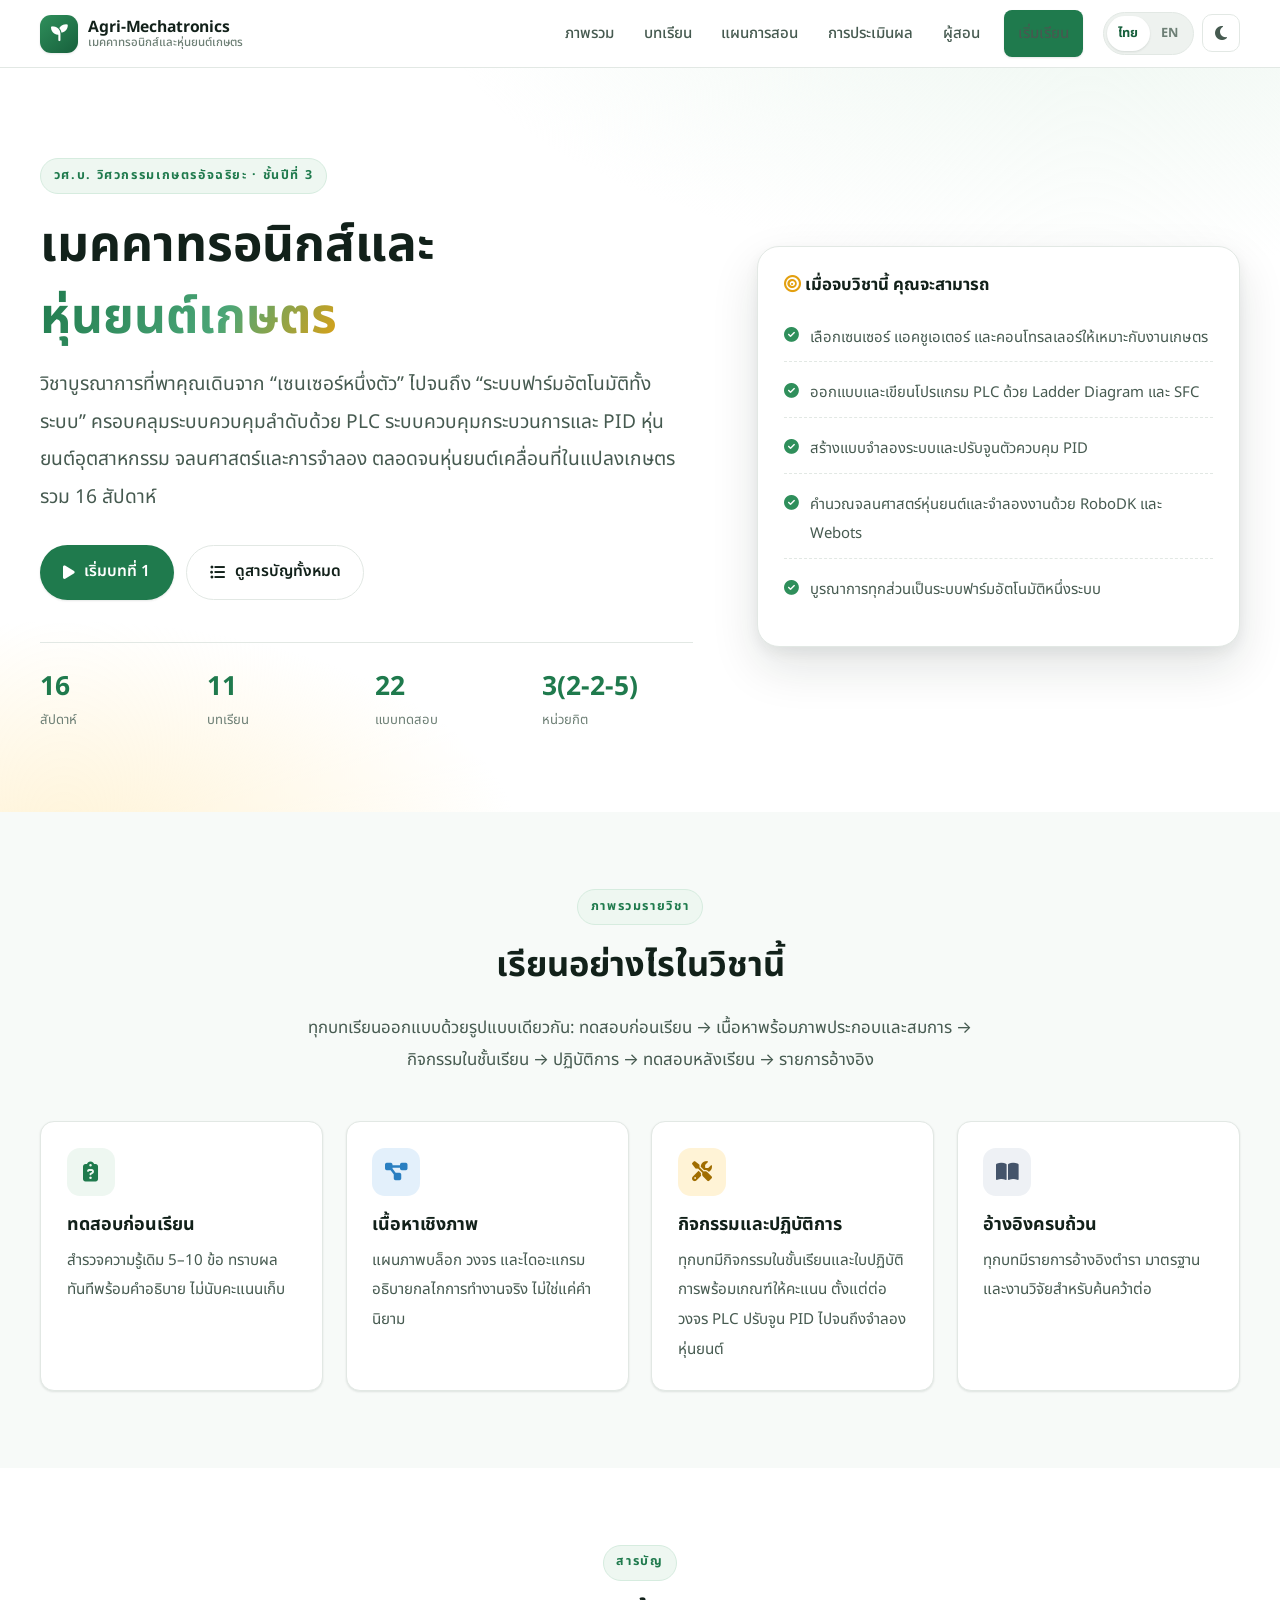
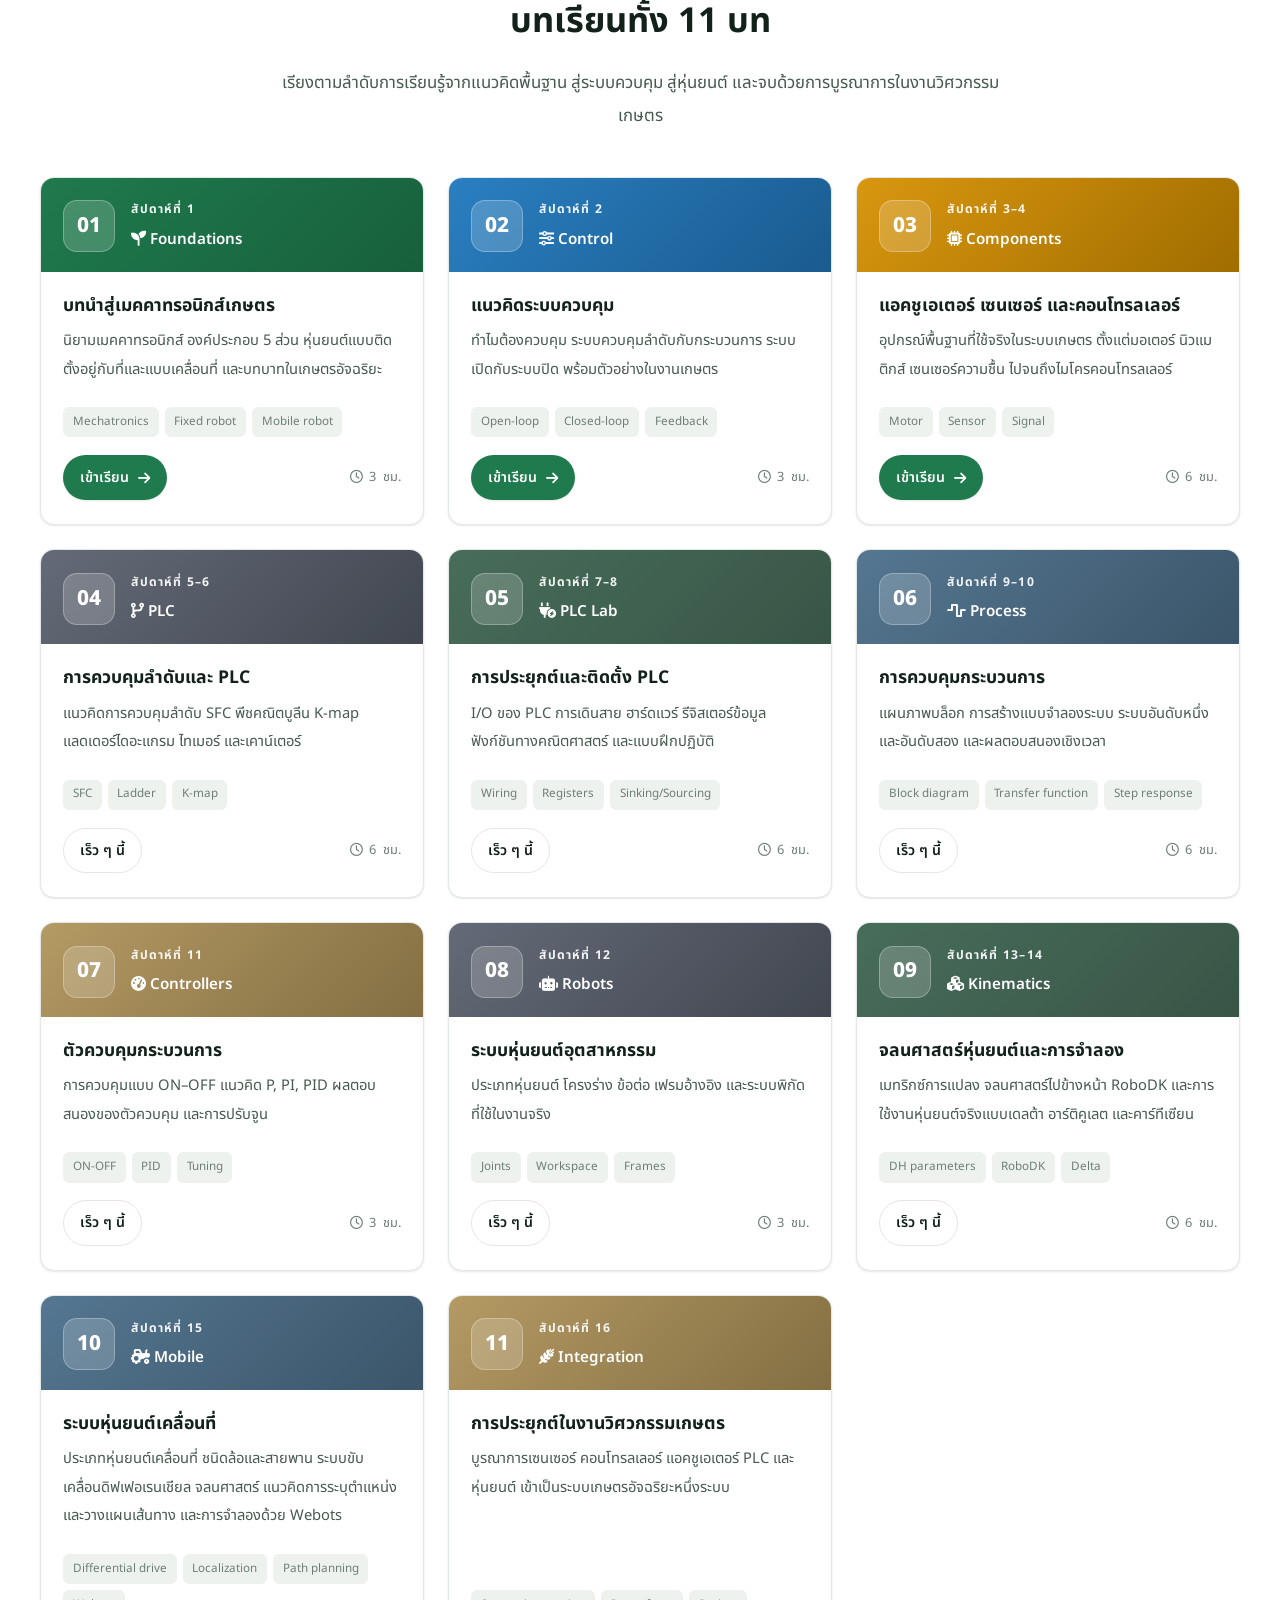
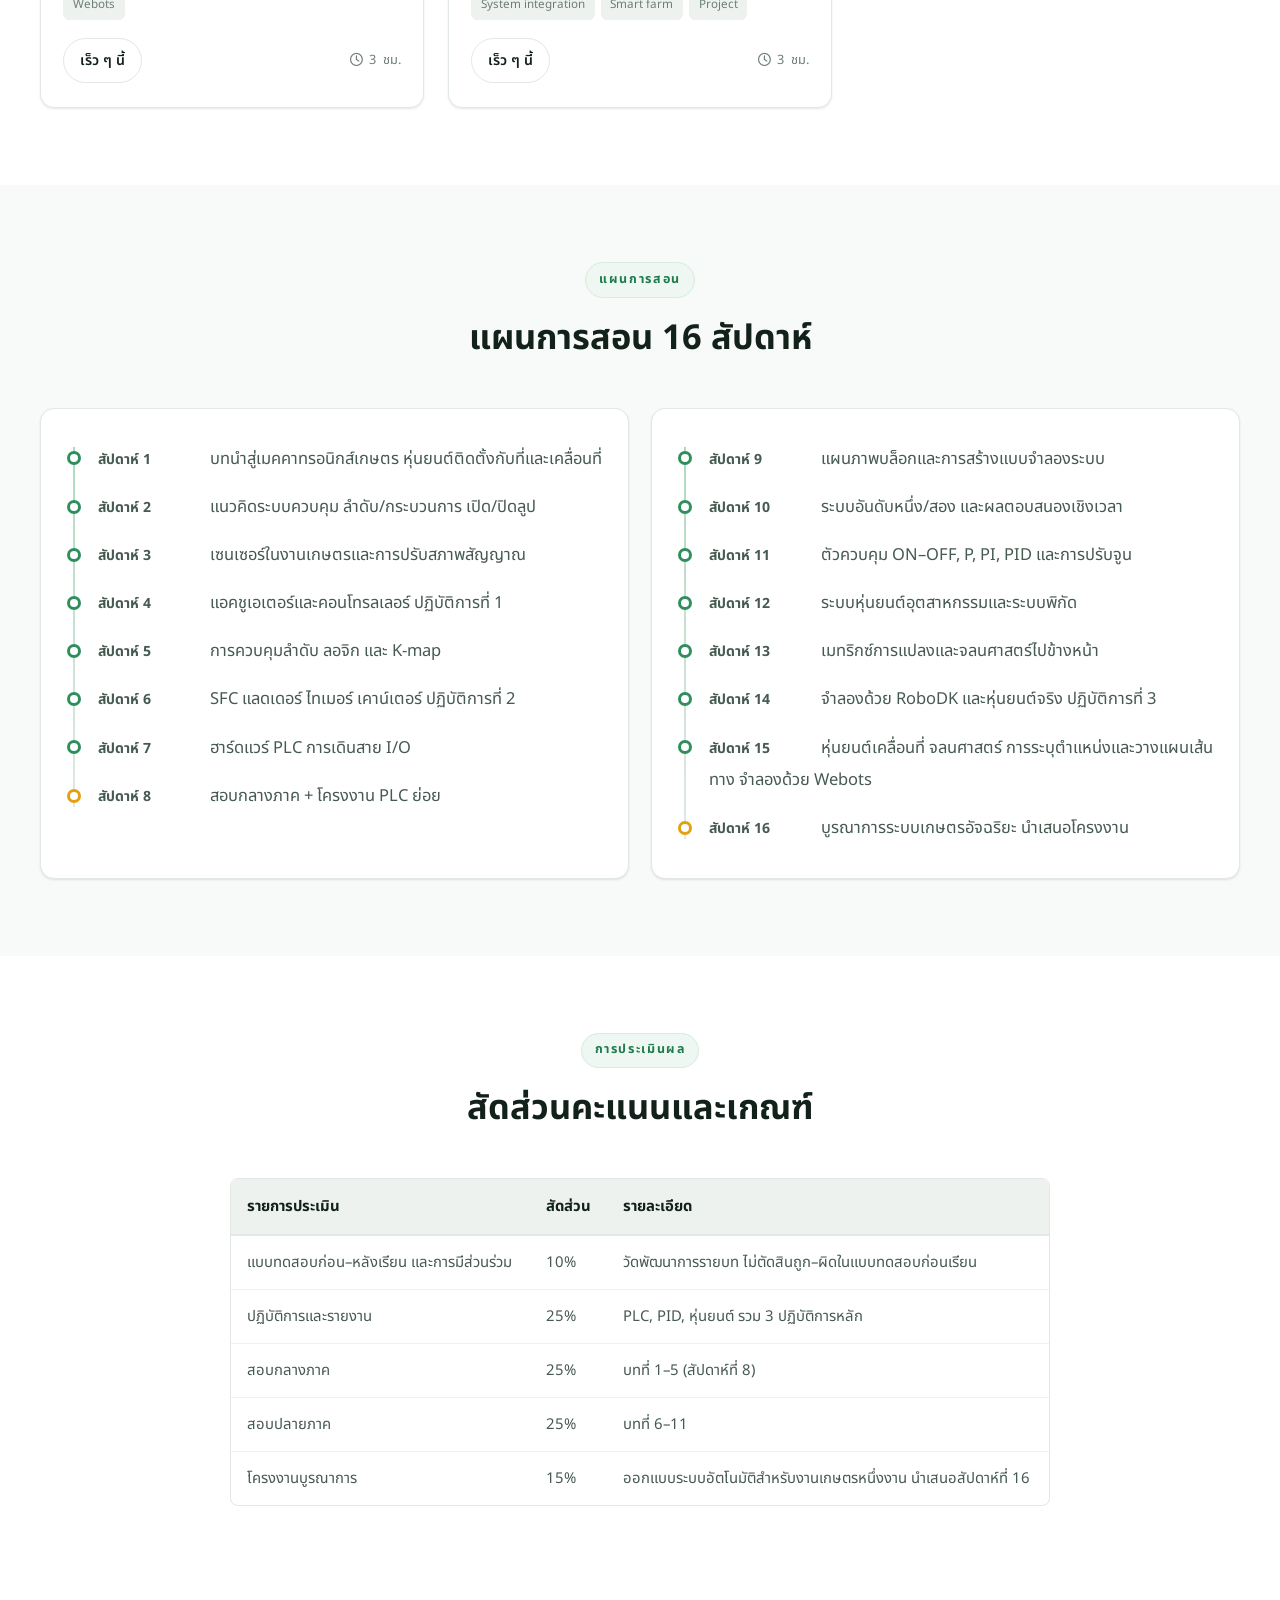
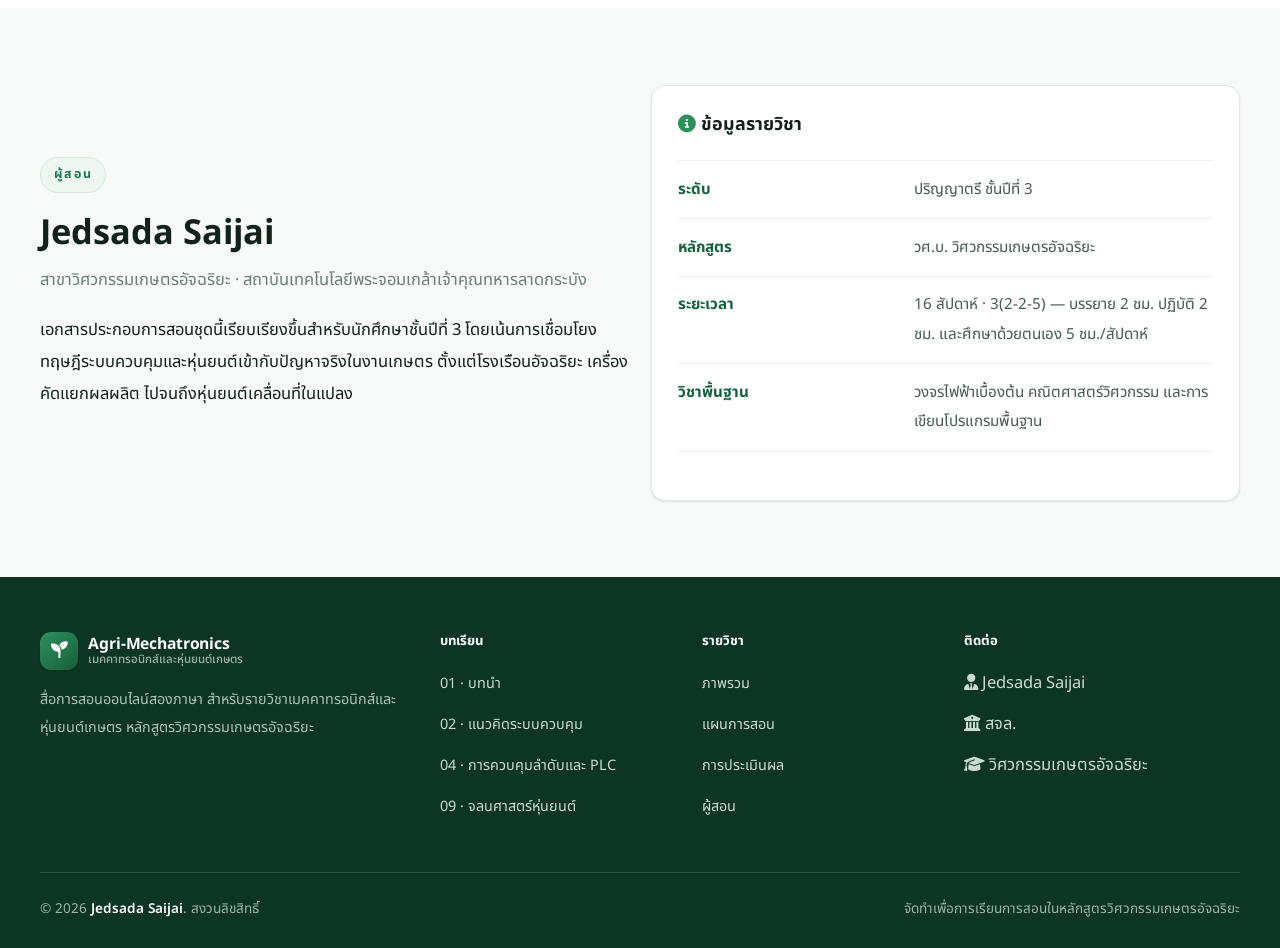
==== index.html @ 2accedd5 "Add bilingual courseware site with chapters 1-3 A 16-week Agricultural Mechatronics & Robotics cours" ====
<!DOCTYPE html>
<html lang="th" data-lang="th" data-theme="light">
<head>
<meta charset="UTF-8">
<meta name="viewport" content="width=device-width, initial-scale=1">
<title data-title-th="เมคคาทรอนิกส์และหุ่นยนต์เกษตร | หลักสูตร 16 สัปดาห์" data-title-en="Agricultural Mechatronics &amp; Robotics | 16-Week Course">Agricultural Mechatronics &amp; Robotics</title>
<meta name="description" content="Agricultural Mechatronics and Robotics — a 16-week course for 3rd-year B.Eng. students in Agri-Intelligence Engineering. เมคคาทรอนิกส์และหุ่นยนต์เกษตร สำหรับนักศึกษาวิศวกรรมเกษตรอัจฉริยะ">
<meta name="author" content="Jedsada Saijai">
<link rel="preconnect" href="https://fonts.googleapis.com">
<link rel="preconnect" href="https://fonts.gstatic.com" crossorigin>
<link href="https://fonts.googleapis.com/css2?family=Inter:wght@400;500;600;700;800&family=Noto+Sans+Thai:wght@400;500;600;700;800&family=JetBrains+Mono:wght@400;600&display=swap" rel="stylesheet">
<link rel="stylesheet" href="https://cdnjs.cloudflare.com/ajax/libs/font-awesome/6.5.2/css/all.min.css">
<link rel="stylesheet" href="css/style.css">
<link rel="icon" href="data:image/svg+xml,<svg xmlns='http://www.w3.org/2000/svg' viewBox='0 0 100 100'><text y='.9em' font-size='90'>🌱</text></svg>">
<script>
  (function () {
    try {
      var l = localStorage.getItem('amr-lang') || 'th';
      var t = localStorage.getItem('amr-theme') || 'light';
      document.documentElement.setAttribute('data-lang', l);
      document.documentElement.setAttribute('lang', l);
      document.documentElement.setAttribute('data-theme', t);
    } catch (e) {}
  })();
</script>
</head>
<body>
<a class="skip-link" href="#main"><span data-lang-th>ข้ามไปยังเนื้อหาหลัก</span><span data-lang-en>Skip to main content</span></a>

<!-- ===================================================== Navigation ====== -->
<header class="nav">
  <div class="nav__inner">
    <a class="brand" href="index.html">
      <span class="brand__mark"><i class="fa-solid fa-seedling"></i></span>
      <span class="brand__text">
        <b>Agri&#8209;Mechatronics</b>
        <span data-lang-th>เมคคาทรอนิกส์และหุ่นยนต์เกษตร</span>
        <span data-lang-en>Mechatronics &amp; Robotics</span>
      </span>
    </a>

    <nav class="nav__links" id="navLinks">
      <a href="#overview"><span data-lang-th>ภาพรวม</span><span data-lang-en>Overview</span></a>
      <a href="#chapters"><span data-lang-th>บทเรียน</span><span data-lang-en>Chapters</span></a>
      <a href="#plan"><span data-lang-th>แผนการสอน</span><span data-lang-en>Weekly plan</span></a>
      <a href="#assessment"><span data-lang-th>การประเมินผล</span><span data-lang-en>Assessment</span></a>
      <a href="#instructor"><span data-lang-th>ผู้สอน</span><span data-lang-en>Instructor</span></a>
      <a href="chapters/ch01.html" class="btn btn--primary btn--sm" style="margin-left:.5rem">
        <span data-lang-th>เริ่มเรียน</span><span data-lang-en>Start learning</span>
      </a>
    </nav>

    <div class="nav__tools">
      <div class="lang-switch" role="group" aria-label="Language">
        <button type="button" data-set-lang="th" aria-pressed="true">ไทย</button>
        <button type="button" data-set-lang="en" aria-pressed="false">EN</button>
      </div>
      <button class="icon-btn" type="button" data-toggle-theme aria-label="Toggle dark mode"><i class="fa-solid fa-moon"></i></button>
      <button class="icon-btn nav__toggle" type="button" aria-label="Menu" aria-expanded="false" aria-controls="navLinks"><i class="fa-solid fa-bars"></i></button>
    </div>
  </div>
</header>

<main id="main">

<!-- =========================================================== Hero ====== -->
<section class="hero">
  <div class="wrap hero__grid">
    <div>
      <span class="eyebrow">
        <span data-lang-th>วศ.บ. วิศวกรรมเกษตรอัจฉริยะ &middot; ชั้นปีที่ 3</span>
        <span data-lang-en>B.Eng. Agri-Intelligence Engineering &middot; Year 3</span>
      </span>
      <h1>
        <span data-lang-th>เมคคาทรอนิกส์และ<br><span class="accent">หุ่นยนต์เกษตร</span></span>
        <span data-lang-en>Agricultural<br><span class="accent">Mechatronics &amp; Robotics</span></span>
      </h1>
      <p class="hero__lead">
        <span data-lang-th>วิชาบูรณาการที่พาคุณเดินจาก “เซนเซอร์หนึ่งตัว” ไปจนถึง “ระบบฟาร์มอัตโนมัติทั้งระบบ” ครอบคลุมระบบควบคุมลำดับด้วย PLC ระบบควบคุมกระบวนการและ PID หุ่นยนต์อุตสาหกรรม จลนศาสตร์และการจำลอง ตลอดจนหุ่นยนต์เคลื่อนที่ในแปลงเกษตร รวม 16 สัปดาห์</span>
        <span data-lang-en>An integrative course that takes you from a single sensor to a fully automated farm system: sequence control with PLCs, process control and PID, industrial robots, kinematics and simulation, and field-going mobile robots — across 16 weeks.</span>
      </p>

      <div class="hero__cta">
        <a class="btn btn--primary" href="chapters/ch01.html">
          <i class="fa-solid fa-play"></i>
          <span data-lang-th>เริ่มบทที่ 1</span><span data-lang-en>Start Chapter 1</span>
        </a>
        <a class="btn btn--ghost" href="#chapters">
          <i class="fa-solid fa-list-ul"></i>
          <span data-lang-th>ดูสารบัญทั้งหมด</span><span data-lang-en>Browse all chapters</span>
        </a>
      </div>

      <div class="hero__stats">
        <div><b>16</b><span data-lang-th>สัปดาห์</span><span data-lang-en>Weeks</span></div>
        <div><b>11</b><span data-lang-th>บทเรียน</span><span data-lang-en>Chapters</span></div>
        <div><b>22</b><span data-lang-th>แบบทดสอบ</span><span data-lang-en>Quizzes</span></div>
        <div><b>3(2-2-5)</b><span data-lang-th>หน่วยกิต</span><span data-lang-en>Credits</span></div>
      </div>
    </div>

    <aside class="hero__card">
      <h3>
        <i class="fa-solid fa-bullseye" style="color:var(--gold-500)"></i>
        <span data-lang-th>เมื่อจบวิชานี้ คุณจะสามารถ</span>
        <span data-lang-en>By the end of this course you can</span>
      </h3>
      <ul>
        <li><i class="fa-solid fa-circle-check"></i><span data-lang-th>เลือกเซนเซอร์ แอคชูเอเตอร์ และคอนโทรลเลอร์ให้เหมาะกับงานเกษตร</span><span data-lang-en>Select sensors, actuators and controllers for agricultural tasks</span></li>
        <li><i class="fa-solid fa-circle-check"></i><span data-lang-th>ออกแบบและเขียนโปรแกรม PLC ด้วย Ladder Diagram และ SFC</span><span data-lang-en>Design and program PLCs with ladder diagrams and SFC</span></li>
        <li><i class="fa-solid fa-circle-check"></i><span data-lang-th>สร้างแบบจำลองระบบและปรับจูนตัวควบคุม PID</span><span data-lang-en>Model a plant and tune a PID controller</span></li>
        <li><i class="fa-solid fa-circle-check"></i><span data-lang-th>คำนวณจลนศาสตร์หุ่นยนต์และจำลองงานด้วย RoboDK และ Webots</span><span data-lang-en>Compute robot kinematics and simulate tasks in RoboDK and Webots</span></li>
        <li><i class="fa-solid fa-circle-check"></i><span data-lang-th>บูรณาการทุกส่วนเป็นระบบฟาร์มอัตโนมัติหนึ่งระบบ</span><span data-lang-en>Integrate everything into one automated farm system</span></li>
      </ul>
    </aside>
  </div>
</section>

<!-- ======================================================= Overview ====== -->
<section class="section section--alt" id="overview">
  <div class="wrap">
    <div class="section-head">
      <span class="eyebrow"><span data-lang-th>ภาพรวมรายวิชา</span><span data-lang-en>Course overview</span></span>
      <h2><span data-lang-th>เรียนอย่างไรในวิชานี้</span><span data-lang-en>How this course works</span></h2>
      <p>
        <span data-lang-th>ทุกบทเรียนออกแบบด้วยรูปแบบเดียวกัน: ทดสอบก่อนเรียน → เนื้อหาพร้อมภาพประกอบและสมการ → กิจกรรมในชั้นเรียน → ปฏิบัติการ → ทดสอบหลังเรียน → รายการอ้างอิง</span>
        <span data-lang-en>Every chapter follows the same rhythm: pre-test → illustrated content and equations → in-class activity → laboratory → post-test → reference list.</span>
      </p>
    </div>

    <div class="grid grid--4">
      <article class="card card--hover reveal">
        <div class="card__icon"><i class="fa-solid fa-clipboard-question"></i></div>
        <h3><span data-lang-th>ทดสอบก่อนเรียน</span><span data-lang-en>Pre-test</span></h3>
        <p><span data-lang-th>สำรวจความรู้เดิม 5–10 ข้อ ทราบผลทันทีพร้อมคำอธิบาย ไม่นับคะแนนเก็บ</span><span data-lang-en>A 5–10 item diagnostic with instant feedback. Not graded.</span></p>
      </article>
      <article class="card card--hover reveal">
        <div class="card__icon card__icon--sky"><i class="fa-solid fa-diagram-project"></i></div>
        <h3><span data-lang-th>เนื้อหาเชิงภาพ</span><span data-lang-en>Visual content</span></h3>
        <p><span data-lang-th>แผนภาพบล็อก วงจร และไดอะแกรม อธิบายกลไกการทำงานจริง ไม่ใช่แค่คำนิยาม</span><span data-lang-en>Block diagrams, circuits and schematics that show mechanism, not just definitions.</span></p>
      </article>
      <article class="card card--hover reveal">
        <div class="card__icon card__icon--gold"><i class="fa-solid fa-screwdriver-wrench"></i></div>
        <h3><span data-lang-th>กิจกรรมและปฏิบัติการ</span><span data-lang-en>Activity &amp; laboratory</span></h3>
        <p><span data-lang-th>ทุกบทมีกิจกรรมในชั้นเรียนและใบปฏิบัติการพร้อมเกณฑ์ให้คะแนน ตั้งแต่ต่อวงจร PLC ปรับจูน PID ไปจนถึงจำลองหุ่นยนต์</span><span data-lang-en>Every chapter pairs an in-class activity with a graded lab sheet — from PLC wiring and PID tuning to robot simulation.</span></p>
      </article>
      <article class="card card--hover reveal">
        <div class="card__icon card__icon--steel"><i class="fa-solid fa-book-open"></i></div>
        <h3><span data-lang-th>อ้างอิงครบถ้วน</span><span data-lang-en>Full references</span></h3>
        <p><span data-lang-th>ทุกบทมีรายการอ้างอิงตำรา มาตรฐาน และงานวิจัยสำหรับค้นคว้าต่อ</span><span data-lang-en>Textbooks, standards and papers listed in every chapter for further study.</span></p>
      </article>
    </div>
  </div>
</section>

<!-- ======================================================= Chapters ====== -->
<section class="section" id="chapters">
  <div class="wrap">
    <div class="section-head">
      <span class="eyebrow"><span data-lang-th>สารบัญ</span><span data-lang-en>Contents</span></span>
      <h2><span data-lang-th>บทเรียนทั้ง 11 บท</span><span data-lang-en>All 11 chapters</span></h2>
      <p>
        <span data-lang-th>เรียงตามลำดับการเรียนรู้จากแนวคิดพื้นฐาน สู่ระบบควบคุม สู่หุ่นยนต์ และจบด้วยการบูรณาการในงานวิศวกรรมเกษตร</span>
        <span data-lang-en>Ordered from foundations, to control systems, to robots, closing with integration in agricultural engineering.</span>
      </p>
    </div>

    <div class="chapters">

      <!-- Ch 1 -->
      <article class="ch-card reveal">
        <div class="ch-card__top">
          <div class="ch-card__num">01</div>
          <div class="ch-card__head-text">
            <span class="ch-card__week"><span data-lang-th>สัปดาห์ที่ 1</span><span data-lang-en>Week 1</span></span>
            <span class="ch-card__topic"><i class="fa-solid fa-seedling"></i> Foundations</span>
          </div>
        </div>
        <div class="ch-card__body">
          <h3><span data-lang-th>บทนำสู่เมคคาทรอนิกส์เกษตร</span><span data-lang-en>Introduction to Agricultural Mechatronics</span></h3>
          <p><span data-lang-th>นิยามเมคคาทรอนิกส์ องค์ประกอบ 5 ส่วน หุ่นยนต์แบบติดตั้งอยู่กับที่และแบบเคลื่อนที่ และบทบาทในเกษตรอัจฉริยะ</span><span data-lang-en>What mechatronics is, its five building blocks, fixed vs mobile robots, and their role in smart agriculture.</span></p>
          <div class="ch-card__tags"><span>Mechatronics</span><span>Fixed robot</span><span>Mobile robot</span></div>
          <div class="ch-card__foot">
            <a class="btn btn--primary btn--sm" href="chapters/ch01.html"><span data-lang-th>เข้าเรียน</span><span data-lang-en>Open</span> <i class="fa-solid fa-arrow-right"></i></a>
            <span class="ch-card__meta"><i class="fa-regular fa-clock"></i> 3 <span data-lang-th>ชม.</span><span data-lang-en>hrs</span></span>
          </div>
        </div>
      </article>

      <!-- Ch 2 -->
      <article class="ch-card reveal">
        <div class="ch-card__top">
          <div class="ch-card__num">02</div>
          <div class="ch-card__head-text">
            <span class="ch-card__week"><span data-lang-th>สัปดาห์ที่ 2</span><span data-lang-en>Week 2</span></span>
            <span class="ch-card__topic"><i class="fa-solid fa-sliders"></i> Control</span>
          </div>
        </div>
        <div class="ch-card__body">
          <h3><span data-lang-th>แนวคิดระบบควบคุม</span><span data-lang-en>Control System Concepts</span></h3>
          <p><span data-lang-th>ทำไมต้องควบคุม ระบบควบคุมลำดับกับกระบวนการ ระบบเปิดกับระบบปิด พร้อมตัวอย่างในงานเกษตร</span><span data-lang-en>Why control is needed, sequence vs process control, open- vs closed-loop, with agricultural examples.</span></p>
          <div class="ch-card__tags"><span>Open-loop</span><span>Closed-loop</span><span>Feedback</span></div>
          <div class="ch-card__foot">
            <a class="btn btn--primary btn--sm" href="chapters/ch02.html"><span data-lang-th>เข้าเรียน</span><span data-lang-en>Open</span> <i class="fa-solid fa-arrow-right"></i></a>
            <span class="ch-card__meta"><i class="fa-regular fa-clock"></i> 3 <span data-lang-th>ชม.</span><span data-lang-en>hrs</span></span>
          </div>
        </div>
      </article>

      <!-- Ch 3 -->
      <article class="ch-card reveal">
        <div class="ch-card__top">
          <div class="ch-card__num">03</div>
          <div class="ch-card__head-text">
            <span class="ch-card__week"><span data-lang-th>สัปดาห์ที่ 3–4</span><span data-lang-en>Weeks 3–4</span></span>
            <span class="ch-card__topic"><i class="fa-solid fa-microchip"></i> Components</span>
          </div>
        </div>
        <div class="ch-card__body">
          <h3><span data-lang-th>แอคชูเอเตอร์ เซนเซอร์ และคอนโทรลเลอร์</span><span data-lang-en>Actuators, Sensors and Controllers</span></h3>
          <p><span data-lang-th>อุปกรณ์พื้นฐานที่ใช้จริงในระบบเกษตร ตั้งแต่มอเตอร์ นิวแมติกส์ เซนเซอร์ความชื้น ไปจนถึงไมโครคอนโทรลเลอร์</span><span data-lang-en>The devices actually used in agricultural systems — motors, pneumatics, moisture sensors, microcontrollers.</span></p>
          <div class="ch-card__tags"><span>Motor</span><span>Sensor</span><span>Signal</span></div>
          <div class="ch-card__foot">
            <a class="btn btn--primary btn--sm" href="chapters/ch03.html"><span data-lang-th>เข้าเรียน</span><span data-lang-en>Open</span> <i class="fa-solid fa-arrow-right"></i></a>
            <span class="ch-card__meta"><i class="fa-regular fa-clock"></i> 6 <span data-lang-th>ชม.</span><span data-lang-en>hrs</span></span>
          </div>
        </div>
      </article>

      <!-- Ch 4 -->
      <article class="ch-card is-soon reveal">
        <div class="ch-card__top">
          <div class="ch-card__num">04</div>
          <div class="ch-card__head-text">
            <span class="ch-card__week"><span data-lang-th>สัปดาห์ที่ 5–6</span><span data-lang-en>Weeks 5–6</span></span>
            <span class="ch-card__topic"><i class="fa-solid fa-code-branch"></i> PLC</span>
          </div>
        </div>
        <div class="ch-card__body">
          <h3><span data-lang-th>การควบคุมลำดับและ PLC</span><span data-lang-en>Sequence Control and PLC</span></h3>
          <p><span data-lang-th>แนวคิดการควบคุมลำดับ SFC พีชคณิตบูลีน K-map แลดเดอร์ไดอะแกรม ไทเมอร์ และเคาน์เตอร์</span><span data-lang-en>Sequence concepts, SFC, Boolean logic, K-maps, ladder diagrams, timers and counters.</span></p>
          <div class="ch-card__tags"><span>SFC</span><span>Ladder</span><span>K-map</span></div>
          <div class="ch-card__foot">
            <a class="btn btn--ghost btn--sm" href="#"><span data-lang-th>เร็ว ๆ นี้</span><span data-lang-en>Coming soon</span></a>
            <span class="ch-card__meta"><i class="fa-regular fa-clock"></i> 6 <span data-lang-th>ชม.</span><span data-lang-en>hrs</span></span>
          </div>
        </div>
      </article>

      <!-- Ch 5 -->
      <article class="ch-card is-soon reveal">
        <div class="ch-card__top">
          <div class="ch-card__num">05</div>
          <div class="ch-card__head-text">
            <span class="ch-card__week"><span data-lang-th>สัปดาห์ที่ 7–8</span><span data-lang-en>Weeks 7–8</span></span>
            <span class="ch-card__topic"><i class="fa-solid fa-plug-circle-bolt"></i> PLC Lab</span>
          </div>
        </div>
        <div class="ch-card__body">
          <h3><span data-lang-th>การประยุกต์และติดตั้ง PLC</span><span data-lang-en>PLC Applications and Implementation</span></h3>
          <p><span data-lang-th>I/O ของ PLC การเดินสาย ฮาร์ดแวร์ รีจิสเตอร์ข้อมูล ฟังก์ชันทางคณิตศาสตร์ และแบบฝึกปฏิบัติ</span><span data-lang-en>PLC I/O, wiring, hardware, data registers, mathematical functions and practical exercises.</span></p>
          <div class="ch-card__tags"><span>Wiring</span><span>Registers</span><span>Sinking/Sourcing</span></div>
          <div class="ch-card__foot">
            <a class="btn btn--ghost btn--sm" href="#"><span data-lang-th>เร็ว ๆ นี้</span><span data-lang-en>Coming soon</span></a>
            <span class="ch-card__meta"><i class="fa-regular fa-clock"></i> 6 <span data-lang-th>ชม.</span><span data-lang-en>hrs</span></span>
          </div>
        </div>
      </article>

      <!-- Ch 6 -->
      <article class="ch-card is-soon reveal">
        <div class="ch-card__top">
          <div class="ch-card__num">06</div>
          <div class="ch-card__head-text">
            <span class="ch-card__week"><span data-lang-th>สัปดาห์ที่ 9–10</span><span data-lang-en>Weeks 9–10</span></span>
            <span class="ch-card__topic"><i class="fa-solid fa-wave-square"></i> Process</span>
          </div>
        </div>
        <div class="ch-card__body">
          <h3><span data-lang-th>การควบคุมกระบวนการ</span><span data-lang-en>Process Control</span></h3>
          <p><span data-lang-th>แผนภาพบล็อก การสร้างแบบจำลองระบบ ระบบอันดับหนึ่งและอันดับสอง และผลตอบสนองเชิงเวลา</span><span data-lang-en>Block diagrams, system modelling, first- and second-order systems, and time response.</span></p>
          <div class="ch-card__tags"><span>Block diagram</span><span>Transfer function</span><span>Step response</span></div>
          <div class="ch-card__foot">
            <a class="btn btn--ghost btn--sm" href="#"><span data-lang-th>เร็ว ๆ นี้</span><span data-lang-en>Coming soon</span></a>
            <span class="ch-card__meta"><i class="fa-regular fa-clock"></i> 6 <span data-lang-th>ชม.</span><span data-lang-en>hrs</span></span>
          </div>
        </div>
      </article>

      <!-- Ch 7 -->
      <article class="ch-card is-soon reveal">
        <div class="ch-card__top">
          <div class="ch-card__num">07</div>
          <div class="ch-card__head-text">
            <span class="ch-card__week"><span data-lang-th>สัปดาห์ที่ 11</span><span data-lang-en>Week 11</span></span>
            <span class="ch-card__topic"><i class="fa-solid fa-gauge-high"></i> Controllers</span>
          </div>
        </div>
        <div class="ch-card__body">
          <h3><span data-lang-th>ตัวควบคุมกระบวนการ</span><span data-lang-en>Process Controllers</span></h3>
          <p><span data-lang-th>การควบคุมแบบ ON–OFF แนวคิด P, PI, PID ผลตอบสนองของตัวควบคุม และการปรับจูน</span><span data-lang-en>ON–OFF control, P/PI/PID concepts, controller response and tuning methods.</span></p>
          <div class="ch-card__tags"><span>ON-OFF</span><span>PID</span><span>Tuning</span></div>
          <div class="ch-card__foot">
            <a class="btn btn--ghost btn--sm" href="#"><span data-lang-th>เร็ว ๆ นี้</span><span data-lang-en>Coming soon</span></a>
            <span class="ch-card__meta"><i class="fa-regular fa-clock"></i> 3 <span data-lang-th>ชม.</span><span data-lang-en>hrs</span></span>
          </div>
        </div>
      </article>

      <!-- Ch 8 -->
      <article class="ch-card is-soon reveal">
        <div class="ch-card__top">
          <div class="ch-card__num">08</div>
          <div class="ch-card__head-text">
            <span class="ch-card__week"><span data-lang-th>สัปดาห์ที่ 12</span><span data-lang-en>Week 12</span></span>
            <span class="ch-card__topic"><i class="fa-solid fa-robot"></i> Robots</span>
          </div>
        </div>
        <div class="ch-card__body">
          <h3><span data-lang-th>ระบบหุ่นยนต์อุตสาหกรรม</span><span data-lang-en>Industrial Robot Systems</span></h3>
          <p><span data-lang-th>ประเภทหุ่นยนต์ โครงร่าง ข้อต่อ เฟรมอ้างอิง และระบบพิกัดที่ใช้ในงานจริง</span><span data-lang-en>Robot types, configurations, joints, frames and the coordinate systems used in practice.</span></p>
          <div class="ch-card__tags"><span>Joints</span><span>Workspace</span><span>Frames</span></div>
          <div class="ch-card__foot">
            <a class="btn btn--ghost btn--sm" href="#"><span data-lang-th>เร็ว ๆ นี้</span><span data-lang-en>Coming soon</span></a>
            <span class="ch-card__meta"><i class="fa-regular fa-clock"></i> 3 <span data-lang-th>ชม.</span><span data-lang-en>hrs</span></span>
          </div>
        </div>
      </article>

      <!-- Ch 9 -->
      <article class="ch-card is-soon reveal">
        <div class="ch-card__top">
          <div class="ch-card__num">09</div>
          <div class="ch-card__head-text">
            <span class="ch-card__week"><span data-lang-th>สัปดาห์ที่ 13–14</span><span data-lang-en>Weeks 13–14</span></span>
            <span class="ch-card__topic"><i class="fa-solid fa-cubes"></i> Kinematics</span>
          </div>
        </div>
        <div class="ch-card__body">
          <h3><span data-lang-th>จลนศาสตร์หุ่นยนต์และการจำลอง</span><span data-lang-en>Robot Kinematics and Simulation</span></h3>
          <p><span data-lang-th>เมทริกซ์การแปลง จลนศาสตร์ไปข้างหน้า RoboDK และการใช้งานหุ่นยนต์จริงแบบเดลต้า อาร์ติคูเลต และคาร์ทีเซียน</span><span data-lang-en>Transformation matrices, forward kinematics, RoboDK, and real delta, articulated and cartesian robots.</span></p>
          <div class="ch-card__tags"><span>DH parameters</span><span>RoboDK</span><span>Delta</span></div>
          <div class="ch-card__foot">
            <a class="btn btn--ghost btn--sm" href="#"><span data-lang-th>เร็ว ๆ นี้</span><span data-lang-en>Coming soon</span></a>
            <span class="ch-card__meta"><i class="fa-regular fa-clock"></i> 6 <span data-lang-th>ชม.</span><span data-lang-en>hrs</span></span>
          </div>
        </div>
      </article>

      <!-- Ch 10 -->
      <article class="ch-card is-soon reveal">
        <div class="ch-card__top">
          <div class="ch-card__num">10</div>
          <div class="ch-card__head-text">
            <span class="ch-card__week"><span data-lang-th>สัปดาห์ที่ 15</span><span data-lang-en>Week 15</span></span>
            <span class="ch-card__topic"><i class="fa-solid fa-tractor"></i> Mobile</span>
          </div>
        </div>
        <div class="ch-card__body">
          <h3><span data-lang-th>ระบบหุ่นยนต์เคลื่อนที่</span><span data-lang-en>Mobile Robot Systems</span></h3>
          <p><span data-lang-th>ประเภทหุ่นยนต์เคลื่อนที่ ชนิดล้อและสายพาน ระบบขับเคลื่อนดิฟเฟอเรนเชียล จลนศาสตร์ แนวคิดการระบุตำแหน่งและวางแผนเส้นทาง และการจำลองด้วย Webots</span><span data-lang-en>Mobile robot types, wheel and track types, differential drive, kinematics, localization and path-planning concepts, and simulation in Webots.</span></p>
          <div class="ch-card__tags"><span>Differential drive</span><span>Localization</span><span>Path planning</span><span>Webots</span></div>
          <div class="ch-card__foot">
            <a class="btn btn--ghost btn--sm" href="#"><span data-lang-th>เร็ว ๆ นี้</span><span data-lang-en>Coming soon</span></a>
            <span class="ch-card__meta"><i class="fa-regular fa-clock"></i> 3 <span data-lang-th>ชม.</span><span data-lang-en>hrs</span></span>
          </div>
        </div>
      </article>

      <!-- Ch 11 -->
      <article class="ch-card is-soon reveal">
        <div class="ch-card__top">
          <div class="ch-card__num">11</div>
          <div class="ch-card__head-text">
            <span class="ch-card__week"><span data-lang-th>สัปดาห์ที่ 16</span><span data-lang-en>Week 16</span></span>
            <span class="ch-card__topic"><i class="fa-solid fa-wheat-awn"></i> Integration</span>
          </div>
        </div>
        <div class="ch-card__body">
          <h3><span data-lang-th>การประยุกต์ในงานวิศวกรรมเกษตร</span><span data-lang-en>Applications in Agricultural Engineering</span></h3>
          <p><span data-lang-th>บูรณาการเซนเซอร์ คอนโทรลเลอร์ แอคชูเอเตอร์ PLC และหุ่นยนต์ เข้าเป็นระบบเกษตรอัจฉริยะหนึ่งระบบ</span><span data-lang-en>Bringing sensors, controllers, actuators, PLCs and robots together into one smart-farming system.</span></p>
          <div class="ch-card__tags"><span>System integration</span><span>Smart farm</span><span>Project</span></div>
          <div class="ch-card__foot">
            <a class="btn btn--ghost btn--sm" href="#"><span data-lang-th>เร็ว ๆ นี้</span><span data-lang-en>Coming soon</span></a>
            <span class="ch-card__meta"><i class="fa-regular fa-clock"></i> 3 <span data-lang-th>ชม.</span><span data-lang-en>hrs</span></span>
          </div>
        </div>
      </article>

    </div>
  </div>
</section>

<!-- ==================================================== Weekly plan ====== -->
<section class="section section--alt" id="plan">
  <div class="wrap">
    <div class="section-head">
      <span class="eyebrow"><span data-lang-th>แผนการสอน</span><span data-lang-en>Course schedule</span></span>
      <h2><span data-lang-th>แผนการสอน 16 สัปดาห์</span><span data-lang-en>The 16-week plan</span></h2>
    </div>

    <div class="grid grid--2">
      <div class="card">
        <ul class="timeline">
          <li><b><span data-lang-th>สัปดาห์ 1</span><span data-lang-en>Week 1</span></b> <span data-lang-th>บทนำสู่เมคคาทรอนิกส์เกษตร หุ่นยนต์ติดตั้งกับที่และเคลื่อนที่</span><span data-lang-en>Introduction to agricultural mechatronics; fixed and mobile robots</span></li>
          <li><b><span data-lang-th>สัปดาห์ 2</span><span data-lang-en>Week 2</span></b> <span data-lang-th>แนวคิดระบบควบคุม ลำดับ/กระบวนการ เปิด/ปิดลูป</span><span data-lang-en>Control concepts: sequence/process, open/closed loop</span></li>
          <li><b><span data-lang-th>สัปดาห์ 3</span><span data-lang-en>Week 3</span></b> <span data-lang-th>เซนเซอร์ในงานเกษตรและการปรับสภาพสัญญาณ</span><span data-lang-en>Agricultural sensors and signal conditioning</span></li>
          <li><b><span data-lang-th>สัปดาห์ 4</span><span data-lang-en>Week 4</span></b> <span data-lang-th>แอคชูเอเตอร์และคอนโทรลเลอร์ ปฏิบัติการที่ 1</span><span data-lang-en>Actuators and controllers; Lab 1</span></li>
          <li><b><span data-lang-th>สัปดาห์ 5</span><span data-lang-en>Week 5</span></b> <span data-lang-th>การควบคุมลำดับ ลอจิก และ K-map</span><span data-lang-en>Sequence control, logic and K-maps</span></li>
          <li><b><span data-lang-th>สัปดาห์ 6</span><span data-lang-en>Week 6</span></b> <span data-lang-th>SFC แลดเดอร์ ไทเมอร์ เคาน์เตอร์ ปฏิบัติการที่ 2</span><span data-lang-en>SFC, ladder, timers, counters; Lab 2</span></li>
          <li><b><span data-lang-th>สัปดาห์ 7</span><span data-lang-en>Week 7</span></b> <span data-lang-th>ฮาร์ดแวร์ PLC การเดินสาย I/O</span><span data-lang-en>PLC hardware and I/O wiring</span></li>
          <li class="is-exam"><b><span data-lang-th>สัปดาห์ 8</span><span data-lang-en>Week 8</span></b> <span data-lang-th>สอบกลางภาค + โครงงาน PLC ย่อย</span><span data-lang-en>Midterm examination + mini PLC project</span></li>
        </ul>
      </div>
      <div class="card">
        <ul class="timeline">
          <li><b><span data-lang-th>สัปดาห์ 9</span><span data-lang-en>Week 9</span></b> <span data-lang-th>แผนภาพบล็อกและการสร้างแบบจำลองระบบ</span><span data-lang-en>Block diagrams and system modelling</span></li>
          <li><b><span data-lang-th>สัปดาห์ 10</span><span data-lang-en>Week 10</span></b> <span data-lang-th>ระบบอันดับหนึ่ง/สอง และผลตอบสนองเชิงเวลา</span><span data-lang-en>First/second-order systems and time response</span></li>
          <li><b><span data-lang-th>สัปดาห์ 11</span><span data-lang-en>Week 11</span></b> <span data-lang-th>ตัวควบคุม ON–OFF, P, PI, PID และการปรับจูน</span><span data-lang-en>ON–OFF, P, PI, PID controllers and tuning</span></li>
          <li><b><span data-lang-th>สัปดาห์ 12</span><span data-lang-en>Week 12</span></b> <span data-lang-th>ระบบหุ่นยนต์อุตสาหกรรมและระบบพิกัด</span><span data-lang-en>Industrial robot systems and coordinate frames</span></li>
          <li><b><span data-lang-th>สัปดาห์ 13</span><span data-lang-en>Week 13</span></b> <span data-lang-th>เมทริกซ์การแปลงและจลนศาสตร์ไปข้างหน้า</span><span data-lang-en>Transformation matrices and forward kinematics</span></li>
          <li><b><span data-lang-th>สัปดาห์ 14</span><span data-lang-en>Week 14</span></b> <span data-lang-th>จำลองด้วย RoboDK และหุ่นยนต์จริง ปฏิบัติการที่ 3</span><span data-lang-en>RoboDK simulation and real robots; Lab 3</span></li>
          <li><b><span data-lang-th>สัปดาห์ 15</span><span data-lang-en>Week 15</span></b> <span data-lang-th>หุ่นยนต์เคลื่อนที่ จลนศาสตร์ การระบุตำแหน่งและวางแผนเส้นทาง จำลองด้วย Webots</span><span data-lang-en>Mobile robots: kinematics, localization, path planning; Webots simulation</span></li>
          <li class="is-exam"><b><span data-lang-th>สัปดาห์ 16</span><span data-lang-en>Week 16</span></b> <span data-lang-th>บูรณาการระบบเกษตรอัจฉริยะ นำเสนอโครงงาน</span><span data-lang-en>Smart-farm integration and project presentations</span></li>
        </ul>
      </div>
    </div>
  </div>
</section>

<!-- ===================================================== Assessment ====== -->
<section class="section" id="assessment">
  <div class="wrap">
    <div class="section-head">
      <span class="eyebrow"><span data-lang-th>การประเมินผล</span><span data-lang-en>Assessment</span></span>
      <h2><span data-lang-th>สัดส่วนคะแนนและเกณฑ์</span><span data-lang-en>Grading breakdown</span></h2>
    </div>

    <div class="table-wrap" style="max-width:820px;margin-inline:auto">
      <table>
        <thead>
          <tr>
            <th><span data-lang-th>รายการประเมิน</span><span data-lang-en>Component</span></th>
            <th><span data-lang-th>สัดส่วน</span><span data-lang-en>Weight</span></th>
            <th><span data-lang-th>รายละเอียด</span><span data-lang-en>Detail</span></th>
          </tr>
        </thead>
        <tbody>
          <tr>
            <td><span data-lang-th>แบบทดสอบก่อน–หลังเรียน และการมีส่วนร่วม</span><span data-lang-en>Pre/post-tests and participation</span></td>
            <td>10%</td>
            <td><span data-lang-th>วัดพัฒนาการรายบท ไม่ตัดสินถูก–ผิดในแบบทดสอบก่อนเรียน</span><span data-lang-en>Tracks per-chapter gain; pre-tests are diagnostic only</span></td>
          </tr>
          <tr>
            <td><span data-lang-th>ปฏิบัติการและรายงาน</span><span data-lang-en>Laboratory work and reports</span></td>
            <td>25%</td>
            <td><span data-lang-th>PLC, PID, หุ่นยนต์ รวม 3 ปฏิบัติการหลัก</span><span data-lang-en>Three core labs: PLC, PID and robotics</span></td>
          </tr>
          <tr>
            <td><span data-lang-th>สอบกลางภาค</span><span data-lang-en>Midterm examination</span></td>
            <td>25%</td>
            <td><span data-lang-th>บทที่ 1–5 (สัปดาห์ที่ 8)</span><span data-lang-en>Chapters 1–5 (Week 8)</span></td>
          </tr>
          <tr>
            <td><span data-lang-th>สอบปลายภาค</span><span data-lang-en>Final examination</span></td>
            <td>25%</td>
            <td><span data-lang-th>บทที่ 6–11</span><span data-lang-en>Chapters 6–11</span></td>
          </tr>
          <tr>
            <td><span data-lang-th>โครงงานบูรณาการ</span><span data-lang-en>Integrated project</span></td>
            <td>15%</td>
            <td><span data-lang-th>ออกแบบระบบอัตโนมัติสำหรับงานเกษตรหนึ่งงาน นำเสนอสัปดาห์ที่ 16</span><span data-lang-en>Design one automated agricultural system; presented in Week 16</span></td>
          </tr>
        </tbody>
      </table>
    </div>
  </div>
</section>

<!-- ===================================================== Instructor ====== -->
<section class="section section--alt" id="instructor">
  <div class="wrap">
    <div class="grid grid--2" style="align-items:center">
      <div>
        <span class="eyebrow"><span data-lang-th>ผู้สอน</span><span data-lang-en>Instructor</span></span>
        <h2 class="mb-0">Jedsada Saijai</h2>
        <p class="muted" style="margin-top:.3rem">
          <span data-lang-th>สาขาวิศวกรรมเกษตรอัจฉริยะ &middot; สถาบันเทคโนโลยีพระจอมเกล้าเจ้าคุณทหารลาดกระบัง</span>
          <span data-lang-en>Agri-Intelligence Engineering &middot; King Mongkut's Institute of Technology Ladkrabang</span>
        </p>
        <p>
          <span data-lang-th>เอกสารประกอบการสอนชุดนี้เรียบเรียงขึ้นสำหรับนักศึกษาชั้นปีที่ 3 โดยเน้นการเชื่อมโยงทฤษฎีระบบควบคุมและหุ่นยนต์เข้ากับปัญหาจริงในงานเกษตร ตั้งแต่โรงเรือนอัจฉริยะ เครื่องคัดแยกผลผลิต ไปจนถึงหุ่นยนต์เคลื่อนที่ในแปลง</span>
          <span data-lang-en>These course materials are written for third-year students, deliberately tying control and robotics theory to real agricultural problems — from smart greenhouses and produce-sorting machines to field-going mobile robots.</span>
        </p>
      </div>
      <div class="card">
        <h3><i class="fa-solid fa-circle-info" style="color:var(--green-500)"></i> <span data-lang-th>ข้อมูลรายวิชา</span><span data-lang-en>Course information</span></h3>
        <div class="deflist">
          <div class="deflist__item">
            <div class="deflist__term"><span data-lang-th>ระดับ</span><span data-lang-en>Level</span></div>
            <div class="deflist__def"><span data-lang-th>ปริญญาตรี ชั้นปีที่ 3</span><span data-lang-en>Undergraduate, Year 3</span></div>
          </div>
          <div class="deflist__item">
            <div class="deflist__term"><span data-lang-th>หลักสูตร</span><span data-lang-en>Programme</span></div>
            <div class="deflist__def"><span data-lang-th>วศ.บ. วิศวกรรมเกษตรอัจฉริยะ</span><span data-lang-en>B.Eng. Agri-Intelligence Engineering</span></div>
          </div>
          <div class="deflist__item">
            <div class="deflist__term"><span data-lang-th>ระยะเวลา</span><span data-lang-en>Duration</span></div>
            <div class="deflist__def"><span data-lang-th>16 สัปดาห์ &middot; 3(2-2-5) — บรรยาย 2 ชม. ปฏิบัติ 2 ชม. และศึกษาด้วยตนเอง 5 ชม./สัปดาห์</span><span data-lang-en>16 weeks &middot; 3(2-2-5) — 2 h lecture, 2 h laboratory and 5 h self-study per week</span></div>
          </div>
          <div class="deflist__item">
            <div class="deflist__term"><span data-lang-th>วิชาพื้นฐาน</span><span data-lang-en>Prerequisites</span></div>
            <div class="deflist__def"><span data-lang-th>วงจรไฟฟ้าเบื้องต้น คณิตศาสตร์วิศวกรรม และการเขียนโปรแกรมพื้นฐาน</span><span data-lang-en>Basic circuits, engineering mathematics and introductory programming</span></div>
          </div>
        </div>
      </div>
    </div>
  </div>
</section>

</main>

<!-- ========================================================= Footer ====== -->
<footer class="footer">
  <div class="wrap">
    <div class="footer__grid">
      <div>
        <a class="brand" href="index.html">
          <span class="brand__mark"><i class="fa-solid fa-seedling"></i></span>
          <span class="brand__text">
            <b>Agri&#8209;Mechatronics</b>
            <span data-lang-th>เมคคาทรอนิกส์และหุ่นยนต์เกษตร</span>
            <span data-lang-en>Mechatronics &amp; Robotics</span>
          </span>
        </a>
        <p>
          <span data-lang-th>สื่อการสอนออนไลน์สองภาษา สำหรับรายวิชาเมคคาทรอนิกส์และหุ่นยนต์เกษตร หลักสูตรวิศวกรรมเกษตรอัจฉริยะ</span>
          <span data-lang-en>A bilingual online courseware for Agricultural Mechatronics and Robotics in the Agri-Intelligence Engineering programme.</span>
        </p>
      </div>
      <div>
        <h5><span data-lang-th>บทเรียน</span><span data-lang-en>Chapters</span></h5>
        <ul>
          <li><a href="chapters/ch01.html">01 &middot; <span data-lang-th>บทนำ</span><span data-lang-en>Introduction</span></a></li>
          <li><a href="chapters/ch02.html">02 &middot; <span data-lang-th>แนวคิดระบบควบคุม</span><span data-lang-en>Control concepts</span></a></li>
          <li><a href="#chapters">04 &middot; <span data-lang-th>การควบคุมลำดับและ PLC</span><span data-lang-en>Sequence &amp; PLC</span></a></li>
          <li><a href="#chapters">09 &middot; <span data-lang-th>จลนศาสตร์หุ่นยนต์</span><span data-lang-en>Robot kinematics</span></a></li>
        </ul>
      </div>
      <div>
        <h5><span data-lang-th>รายวิชา</span><span data-lang-en>Course</span></h5>
        <ul>
          <li><a href="#overview"><span data-lang-th>ภาพรวม</span><span data-lang-en>Overview</span></a></li>
          <li><a href="#plan"><span data-lang-th>แผนการสอน</span><span data-lang-en>Weekly plan</span></a></li>
          <li><a href="#assessment"><span data-lang-th>การประเมินผล</span><span data-lang-en>Assessment</span></a></li>
          <li><a href="#instructor"><span data-lang-th>ผู้สอน</span><span data-lang-en>Instructor</span></a></li>
        </ul>
      </div>
      <div>
        <h5><span data-lang-th>ติดต่อ</span><span data-lang-en>Contact</span></h5>
        <ul>
          <li><i class="fa-solid fa-user-tie"></i> Jedsada Saijai</li>
          <li><i class="fa-solid fa-building-columns"></i> <span data-lang-th>สจล.</span><span data-lang-en>KMITL</span></li>
          <li><i class="fa-solid fa-graduation-cap"></i> <span data-lang-th>วิศวกรรมเกษตรอัจฉริยะ</span><span data-lang-en>Agri-Intelligence Engineering</span></li>
        </ul>
      </div>
    </div>

    <div class="footer__bottom">
      <span>&copy; <span data-year>2026</span> <strong>Jedsada Saijai</strong>. <span data-lang-th>สงวนลิขสิทธิ์</span><span data-lang-en>All rights reserved.</span></span>
      <span data-lang-th>จัดทำเพื่อการเรียนการสอนในหลักสูตรวิศวกรรมเกษตรอัจฉริยะ</span>
      <span data-lang-en>Prepared for teaching in the Agri-Intelligence Engineering programme.</span>
    </div>
  </div>
</footer>

<button class="to-top" type="button" aria-label="Back to top"><i class="fa-solid fa-arrow-up"></i></button>

<script src="js/site.js"></script>
</body>
</html>
---- css/style.css ----
/* ==========================================================================
   Agricultural Mechatronics & Robotics — Course Website
   Stylesheet  |  Copyright (c) 2026 Jedsada Saijai. All rights reserved.
   ========================================================================== */

/* --------------------------------------------------------------------------
   1. Design tokens
   -------------------------------------------------------------------------- */
:root {
  /* Brand palette — agricultural green + harvest gold + machine steel */
  --green-50:  #eef7f1;
  --green-100: #d6ecdf;
  --green-200: #aedabf;
  --green-400: #4ba677;
  --green-500: #2f8f5b;
  --green-600: #1f7a4d;
  --green-700: #17603c;
  --green-900: #0d3524;

  --gold-100: #fff3d6;
  --gold-400: #f5bc3f;
  --gold-500: #e3a010;
  --gold-700: #a06d00;

  --steel-100: #eef1f5;
  --steel-300: #c7d0dc;
  --steel-500: #7c8a9d;
  --steel-700: #44546a;

  --sky-100: #e3f0fb;
  --sky-500: #2a7fc1;

  --red-100: #fde8e8;
  --red-500: #d94848;
  --red-700: #a32a2a;

  /* Semantic */
  --bg:          #ffffff;
  --bg-alt:      #f7faf8;
  --bg-sunken:   #eef2ef;
  --surface:     #ffffff;
  --border:      #e2e8e4;
  --border-soft: #eef1ee;
  --ink:         #12211a;
  --ink-soft:    #465a50;
  --ink-mute:    #6d7f75;
  --primary:     var(--green-600);
  --primary-ink: #ffffff;
  --accent:      var(--gold-500);

  /* Typography */
  --font-ui: "Inter", "Noto Sans Thai", "Segoe UI", system-ui, -apple-system, sans-serif;
  --font-th: "Noto Sans Thai", "Sarabun", "Inter", system-ui, sans-serif;
  --font-mono: "JetBrains Mono", "Fira Code", "Cascadia Code", Consolas, monospace;

  /* Layout */
  --wrap: 1200px;
  --wrap-narrow: 880px;
  --radius-sm: 8px;
  --radius: 14px;
  --radius-lg: 22px;
  --shadow-sm: 0 1px 2px rgba(16, 36, 28, .06), 0 1px 3px rgba(16, 36, 28, .05);
  --shadow:    0 6px 18px rgba(16, 36, 28, .07), 0 2px 6px rgba(16, 36, 28, .04);
  --shadow-lg: 0 20px 48px rgba(16, 36, 28, .12), 0 6px 14px rgba(16, 36, 28, .06);
  --nav-h: 68px;
  --ease: cubic-bezier(.4, 0, .2, 1);
}

/* Dark theme */
html[data-theme="dark"] {
  --bg:          #0e1714;
  --bg-alt:      #121f1a;
  --bg-sunken:   #0a120f;
  --surface:     #16241e;
  --border:      #26392f;
  --border-soft: #1d2d26;
  --ink:         #e8f0ea;
  --ink-soft:    #b3c4ba;
  --ink-mute:    #8a9d92;
  --primary:     #3fa873;
  --primary-ink: #04150d;
  --green-50:    #14261d;
  --green-100:   #183024;
  --green-200:   #244d38;
  --steel-100:   #1a2a24;
  --sky-100:     #12293a;
  --gold-100:    #2e2510;
  --red-100:     #33191b;
  --shadow-sm: 0 1px 2px rgba(0, 0, 0, .4);
  --shadow:    0 6px 18px rgba(0, 0, 0, .35);
  --shadow-lg: 0 20px 48px rgba(0, 0, 0, .5);
}

/* --------------------------------------------------------------------------
   2. Reset & base
   -------------------------------------------------------------------------- */
*, *::before, *::after { box-sizing: border-box; }

html {
  scroll-behavior: smooth;
  scroll-padding-top: calc(var(--nav-h) + 16px);
  -webkit-text-size-adjust: 100%;
}

body {
  margin: 0;
  min-height: 100vh;
  display: flex;
  flex-direction: column;
  font-family: var(--font-ui);
  font-size: 16.5px;
  line-height: 1.75;
  color: var(--ink);
  background: var(--bg);
  -webkit-font-smoothing: antialiased;
}

html[data-lang="th"] body { font-family: var(--font-th); line-height: 1.95; }

main { flex: 1; }

img, svg, video { max-width: 100%; height: auto; display: block; }

h1, h2, h3, h4, h5 {
  margin: 0 0 .6em;
  line-height: 1.28;
  font-weight: 700;
  letter-spacing: -.01em;
  color: var(--ink);
}
html[data-lang="th"] h1, html[data-lang="th"] h2,
html[data-lang="th"] h3, html[data-lang="th"] h4,
html[data-lang="th"] h5 { line-height: 1.45; letter-spacing: 0; }

h1 { font-size: clamp(2rem, 1.3rem + 2.6vw, 3.1rem); }
h2 { font-size: clamp(1.5rem, 1.1rem + 1.5vw, 2.15rem); }
h3 { font-size: clamp(1.2rem, 1rem + .7vw, 1.5rem); }
h4 { font-size: 1.1rem; }

p { margin: 0 0 1.1em; }
a { color: var(--green-600); text-decoration: none; transition: color .18s var(--ease); }
a:hover { color: var(--green-700); text-decoration: underline; }
html[data-theme="dark"] a { color: var(--green-400); }

ul, ol { margin: 0 0 1.2em; padding-left: 1.35em; }
li { margin-bottom: .45em; }

code, kbd, samp { font-family: var(--font-mono); font-size: .88em; }
code {
  background: var(--bg-sunken);
  padding: .12em .42em;
  border-radius: 5px;
  color: var(--green-700);
}
html[data-theme="dark"] code { color: var(--green-400); }

hr { border: 0; border-top: 1px solid var(--border); margin: 2.5rem 0; }

::selection { background: var(--green-200); color: var(--green-900); }

:focus-visible {
  outline: 3px solid var(--gold-400);
  outline-offset: 2px;
  border-radius: 4px;
}

.skip-link {
  position: absolute; left: -999px; top: 0; z-index: 999;
  background: var(--green-700); color: #fff; padding: .7rem 1.1rem; border-radius: 0 0 8px 0;
}
.skip-link:focus { left: 0; }

/* --------------------------------------------------------------------------
   3. Bilingual visibility (TH / EN)
   -------------------------------------------------------------------------- */
html[data-lang="en"] [data-lang-th] { display: none !important; }
html[data-lang="th"] [data-lang-en] { display: none !important; }

/* --------------------------------------------------------------------------
   4. Layout helpers
   -------------------------------------------------------------------------- */
.wrap { width: min(100% - 2.5rem, var(--wrap)); margin-inline: auto; }
.wrap-narrow { width: min(100% - 2.5rem, var(--wrap-narrow)); margin-inline: auto; }
.section { padding: clamp(3rem, 6vw, 5.5rem) 0; }
.section--alt { background: var(--bg-alt); }
.section--sunken { background: var(--bg-sunken); }
.center { text-align: center; }

.section-head { max-width: 720px; margin: 0 auto 2.75rem; text-align: center; }
.section-head p { color: var(--ink-soft); font-size: 1.05rem; margin: 0; }

.eyebrow {
  display: inline-block;
  font-size: .78rem;
  font-weight: 700;
  letter-spacing: .13em;
  text-transform: uppercase;
  color: var(--green-600);
  background: var(--green-50);
  border: 1px solid var(--green-100);
  padding: .3rem .8rem;
  border-radius: 999px;
  margin-bottom: 1rem;
}
html[data-theme="dark"] .eyebrow { color: var(--green-400); }

/* --------------------------------------------------------------------------
   5. Buttons & badges
   -------------------------------------------------------------------------- */
.btn {
  display: inline-flex; align-items: center; gap: .55rem;
  font: inherit; font-weight: 600; font-size: .97rem;
  padding: .72rem 1.4rem;
  border-radius: 999px;
  border: 1.5px solid transparent;
  cursor: pointer;
  text-decoration: none;
  transition: transform .15s var(--ease), box-shadow .2s var(--ease), background .2s var(--ease), color .2s var(--ease);
}
.btn:hover { text-decoration: none; transform: translateY(-2px); }
.btn:active { transform: translateY(0); }

.btn--primary { background: var(--primary); color: var(--primary-ink); box-shadow: var(--shadow-sm); }
.btn--primary:hover { background: var(--green-700); color: #fff; box-shadow: var(--shadow); }
html[data-theme="dark"] .btn--primary:hover { background: var(--green-400); color: var(--primary-ink); }

.btn--ghost { background: transparent; color: var(--ink); border-color: var(--border); }
.btn--ghost:hover { border-color: var(--primary); color: var(--primary); background: var(--green-50); }

.btn--gold { background: var(--gold-500); color: #2a1d00; }
.btn--gold:hover { background: var(--gold-400); color: #2a1d00; }

.btn--sm { padding: .5rem 1rem; font-size: .88rem; }
.btn--block { width: 100%; justify-content: center; }
.btn[disabled] { opacity: .5; cursor: not-allowed; transform: none; }

.badge {
  display: inline-flex; align-items: center; gap: .35rem;
  font-size: .76rem; font-weight: 700; letter-spacing: .03em;
  padding: .24rem .62rem; border-radius: 999px;
  background: var(--green-50); color: var(--green-700);
  border: 1px solid var(--green-100);
}
.badge--gold { background: var(--gold-100); color: var(--gold-700); border-color: #f0dfb4; }
.badge--steel { background: var(--steel-100); color: var(--steel-700); border-color: var(--steel-300); }
.badge--sky { background: var(--sky-100); color: var(--sky-500); border-color: #bfdcf2; }
html[data-theme="dark"] .badge { color: var(--green-400); border-color: var(--border); }
html[data-theme="dark"] .badge--gold { color: var(--gold-400); }
html[data-theme="dark"] .badge--steel { color: var(--ink-soft); }

/* --------------------------------------------------------------------------
   6. Navbar
   -------------------------------------------------------------------------- */
.nav {
  position: sticky; top: 0; z-index: 100;
  height: var(--nav-h);
  background: color-mix(in srgb, var(--bg) 88%, transparent);
  backdrop-filter: saturate(180%) blur(14px);
  border-bottom: 1px solid var(--border);
}
.nav__inner {
  height: 100%;
  display: flex; align-items: center; gap: 1.25rem;
  width: min(100% - 2.5rem, var(--wrap)); margin-inline: auto;
}
.brand { display: flex; align-items: center; gap: .65rem; font-weight: 800; color: var(--ink); text-decoration: none; }
.brand:hover { text-decoration: none; color: var(--ink); }
.brand__mark {
  width: 38px; height: 38px; flex: 0 0 38px;
  display: grid; place-items: center;
  border-radius: 11px;
  background: linear-gradient(140deg, var(--green-500), var(--green-700));
  color: #fff; font-size: 1.05rem;
  box-shadow: var(--shadow-sm);
}
.brand__text { display: flex; flex-direction: column; line-height: 1.15; }
.brand__text b { font-size: .98rem; letter-spacing: -.01em; }
.brand__text span { font-size: .72rem; font-weight: 500; color: var(--ink-mute); }

.nav__links { display: flex; align-items: center; gap: .25rem; margin-left: auto; }
.nav__links a {
  padding: .5rem .8rem; border-radius: 8px;
  font-size: .94rem; font-weight: 500; color: var(--ink-soft);
}
.nav__links a:hover { background: var(--green-50); color: var(--green-700); text-decoration: none; }
.nav__links a.is-active { color: var(--green-700); font-weight: 700; background: var(--green-50); }
html[data-theme="dark"] .nav__links a:hover,
html[data-theme="dark"] .nav__links a.is-active { color: var(--green-400); }

.nav__tools { display: flex; align-items: center; gap: .5rem; }

.lang-switch {
  display: inline-flex; padding: 3px;
  background: var(--bg-sunken); border: 1px solid var(--border);
  border-radius: 999px;
}
.lang-switch button {
  font: inherit; font-size: .8rem; font-weight: 700;
  padding: .3rem .72rem; border: 0; border-radius: 999px;
  background: transparent; color: var(--ink-mute); cursor: pointer;
  transition: all .18s var(--ease);
}
.lang-switch button[aria-pressed="true"] {
  background: var(--surface); color: var(--green-700); box-shadow: var(--shadow-sm);
}
html[data-theme="dark"] .lang-switch button[aria-pressed="true"] { color: var(--green-400); }

.icon-btn {
  width: 38px; height: 38px; display: grid; place-items: center;
  border-radius: 10px; border: 1px solid var(--border);
  background: var(--surface); color: var(--ink-soft);
  cursor: pointer; font-size: 1rem;
  transition: all .18s var(--ease);
}
.icon-btn:hover { border-color: var(--primary); color: var(--primary); }

.nav__toggle { display: none; }

@media (max-width: 1040px) {
  .nav__toggle { display: grid; order: 3; }
  .nav__tools { margin-left: auto; }
  .nav__links {
    position: fixed; inset: var(--nav-h) 0 auto 0;
    flex-direction: column; align-items: stretch; gap: 0;
    background: var(--surface);
    border-bottom: 1px solid var(--border);
    padding: .6rem 1.25rem 1.2rem;
    box-shadow: var(--shadow-lg);
    transform: translateY(-130%);
    transition: transform .28s var(--ease);
    max-height: calc(100vh - var(--nav-h)); overflow-y: auto;
  }
  .nav__links.is-open { transform: translateY(0); }
  .nav__links a { padding: .8rem .6rem; border-bottom: 1px solid var(--border-soft); border-radius: 0; }
}

/* --------------------------------------------------------------------------
   7. Hero
   -------------------------------------------------------------------------- */
.hero {
  position: relative; overflow: hidden;
  padding: clamp(3rem, 7vw, 6rem) 0 clamp(3rem, 6vw, 5rem);
  background:
    radial-gradient(1000px 420px at 85% -10%, var(--green-50), transparent 65%),
    radial-gradient(760px 380px at 5% 105%, var(--gold-100), transparent 60%),
    var(--bg);
}
.hero__grid {
  display: grid; grid-template-columns: 1.15fr .85fr; gap: clamp(2rem, 5vw, 4rem); align-items: center;
}
.hero h1 { margin-bottom: .8rem; }
.hero h1 .accent {
  background: linear-gradient(120deg, var(--green-600), var(--green-400) 60%, var(--gold-500));
  -webkit-background-clip: text; background-clip: text; color: transparent;
}
.hero__lead { font-size: clamp(1.02rem, .95rem + .4vw, 1.2rem); color: var(--ink-soft); max-width: 58ch; }
.hero__cta { display: flex; flex-wrap: wrap; gap: .8rem; margin-top: 1.8rem; }

.hero__stats {
  display: grid; grid-template-columns: repeat(4, 1fr); gap: 1rem;
  margin-top: 2.6rem; padding-top: 1.8rem; border-top: 1px solid var(--border);
}
.hero__stats b { display: block; font-size: 1.65rem; color: var(--green-600); line-height: 1.2; }
html[data-theme="dark"] .hero__stats b { color: var(--green-400); }
.hero__stats span { font-size: .82rem; color: var(--ink-mute); }

.hero__card {
  background: var(--surface); border: 1px solid var(--border);
  border-radius: var(--radius-lg); padding: 1.6rem;
  box-shadow: var(--shadow-lg);
}
.hero__card h3 { font-size: 1.05rem; margin-bottom: 1rem; }
.hero__card ul { list-style: none; padding: 0; margin: 0; }
.hero__card li {
  display: flex; gap: .7rem; align-items: flex-start;
  padding: .6rem 0; border-bottom: 1px dashed var(--border);
  font-size: .93rem; color: var(--ink-soft);
}
.hero__card li:last-child { border-bottom: 0; }
.hero__card li i { color: var(--green-500); flex: 0 0 auto; margin-top: .35rem; }

@media (max-width: 900px) {
  .hero__grid { grid-template-columns: 1fr; }
  .hero__stats { grid-template-columns: repeat(2, 1fr); }
}

/* --------------------------------------------------------------------------
   8. Feature / info cards
   -------------------------------------------------------------------------- */
.grid { display: grid; gap: 1.4rem; }
.grid--2 { grid-template-columns: repeat(auto-fit, minmax(320px, 1fr)); }
.grid--3 { grid-template-columns: repeat(auto-fit, minmax(270px, 1fr)); }
.grid--4 { grid-template-columns: repeat(auto-fit, minmax(220px, 1fr)); }

.card {
  background: var(--surface); border: 1px solid var(--border);
  border-radius: var(--radius); padding: 1.6rem;
  box-shadow: var(--shadow-sm);
  transition: transform .2s var(--ease), box-shadow .2s var(--ease), border-color .2s var(--ease);
}
.card--hover:hover { transform: translateY(-4px); box-shadow: var(--shadow); border-color: var(--green-200); }
.card h3 { font-size: 1.12rem; margin-bottom: .5rem; }
.card p { color: var(--ink-soft); font-size: .95rem; margin: 0; }

.card__icon {
  width: 48px; height: 48px; border-radius: 13px;
  display: grid; place-items: center; font-size: 1.25rem;
  background: var(--green-50); color: var(--green-600);
  margin-bottom: 1rem;
}
.card__icon--gold { background: var(--gold-100); color: var(--gold-700); }
.card__icon--sky  { background: var(--sky-100);  color: var(--sky-500); }
.card__icon--steel{ background: var(--steel-100);color: var(--steel-700); }
html[data-theme="dark"] .card__icon { color: var(--green-400); }
html[data-theme="dark"] .card__icon--gold { color: var(--gold-400); }
html[data-theme="dark"] .card__icon--steel { color: var(--ink-soft); }

/* --------------------------------------------------------------------------
   9. Chapter (course) cards
   -------------------------------------------------------------------------- */
.chapters { display: grid; grid-template-columns: repeat(auto-fill, minmax(330px, 1fr)); gap: 1.5rem; }

.ch-card {
  position: relative; display: flex; flex-direction: column;
  background: var(--surface); border: 1px solid var(--border);
  border-radius: var(--radius); overflow: hidden;
  box-shadow: var(--shadow-sm);
  transition: transform .2s var(--ease), box-shadow .25s var(--ease), border-color .2s var(--ease);
}
.ch-card:hover { transform: translateY(-5px); box-shadow: var(--shadow-lg); border-color: var(--green-200); }

.ch-card__top {
  padding: 1.3rem 1.4rem 1.1rem;
  background: linear-gradient(135deg, var(--green-600), var(--green-700));
  color: #fff;
  display: flex; align-items: center; gap: 1rem;
}
.ch-card:nth-child(4n+2) .ch-card__top { background: linear-gradient(135deg, #2a7fc1, #1a5b8f); }
.ch-card:nth-child(4n+3) .ch-card__top { background: linear-gradient(135deg, #d9970f, #a06d00); }
.ch-card:nth-child(4n)   .ch-card__top { background: linear-gradient(135deg, #5b6b8a, #3a4761); }

.ch-card__num {
  width: 52px; height: 52px; flex: 0 0 52px;
  display: grid; place-items: center;
  border-radius: 14px; background: rgba(255,255,255,.18);
  border: 1px solid rgba(255,255,255,.28);
  font-size: 1.3rem; font-weight: 800;
}
.ch-card__head-text { display: flex; flex-direction: column; gap: .15rem; }
.ch-card__week { font-size: .76rem; font-weight: 700; letter-spacing: .1em; text-transform: uppercase; opacity: .92; }
.ch-card__topic { font-size: .95rem; font-weight: 600; }

.ch-card__body { padding: 1.3rem 1.4rem 1.5rem; flex: 1; display: flex; flex-direction: column; }
.ch-card__body h3 { font-size: 1.1rem; margin-bottom: .55rem; }
.ch-card__body p { color: var(--ink-soft); font-size: .92rem; flex: 1; }
.ch-card__tags { display: flex; flex-wrap: wrap; gap: .35rem; margin: .4rem 0 1.1rem; }
.ch-card__tags span {
  font-size: .73rem; padding: .18rem .55rem; border-radius: 6px;
  background: var(--bg-sunken); color: var(--ink-mute); border: 1px solid var(--border-soft);
}
.ch-card__foot { display: flex; align-items: center; justify-content: space-between; gap: .75rem; }
.ch-card__meta { font-size: .8rem; color: var(--ink-mute); display: flex; align-items: center; gap: .4rem; }

.ch-card.is-soon { opacity: .7; }
.ch-card.is-soon .ch-card__top { filter: grayscale(.6); }
.ch-card.is-soon:hover { transform: none; box-shadow: var(--shadow-sm); }

/* --------------------------------------------------------------------------
   10. Timeline (16-week plan)
   -------------------------------------------------------------------------- */
.timeline { position: relative; margin: 0; padding: 0 0 0 1.75rem; list-style: none; }
.timeline::before {
  content: ""; position: absolute; left: 6px; top: .8rem; bottom: .8rem;
  width: 2px; background: linear-gradient(var(--green-200), var(--border));
}
.timeline li { position: relative; padding: .5rem 0 .5rem .2rem; margin: 0; }
.timeline li::before {
  content: ""; position: absolute; left: -1.75rem; top: 1.05rem;
  width: 14px; height: 14px; border-radius: 50%;
  background: var(--surface); border: 3px solid var(--green-500);
}
.timeline li.is-exam::before { border-color: var(--gold-500); }
.timeline li b { display: inline-block; min-width: 108px; color: var(--green-700); font-size: .88rem; }
html[data-theme="dark"] .timeline li b { color: var(--green-400); }
.timeline li span { color: var(--ink-soft); }

/* --------------------------------------------------------------------------
   11. Chapter page: header + layout
   -------------------------------------------------------------------------- */
.ch-hero {
  padding: clamp(2.2rem, 5vw, 3.6rem) 0 clamp(2rem, 4vw, 3rem);
  background:
    radial-gradient(900px 340px at 90% -30%, var(--green-50), transparent 60%),
    var(--bg-alt);
  border-bottom: 1px solid var(--border);
}
.crumbs { font-size: .85rem; color: var(--ink-mute); margin-bottom: 1rem; }
.crumbs a { color: var(--ink-mute); }
.crumbs a:hover { color: var(--primary); }
.crumbs span { margin: 0 .4rem; opacity: .6; }

.ch-hero__meta { display: flex; flex-wrap: wrap; gap: .5rem; margin-bottom: 1rem; }
.ch-hero h1 { margin-bottom: .6rem; }
.ch-hero__lead { font-size: 1.08rem; color: var(--ink-soft); max-width: 70ch; margin-bottom: 0; }

.ch-layout {
  display: grid; grid-template-columns: 265px minmax(0, 1fr);
  gap: clamp(1.5rem, 3vw, 3rem);
  padding: clamp(2rem, 4vw, 3.2rem) 0 4rem;
  align-items: start;
}
@media (max-width: 1000px) { .ch-layout { grid-template-columns: 1fr; } }

/* Sticky table of contents */
.toc {
  position: sticky; top: calc(var(--nav-h) + 20px);
  background: var(--surface); border: 1px solid var(--border);
  border-radius: var(--radius); padding: 1.2rem;
  box-shadow: var(--shadow-sm);
  max-height: calc(100vh - var(--nav-h) - 48px); overflow-y: auto;
}
.toc h4 {
  font-size: .76rem; letter-spacing: .12em; text-transform: uppercase;
  color: var(--ink-mute); margin-bottom: .8rem;
}
.toc ol { list-style: none; margin: 0; padding: 0; }
.toc li { margin: 0; }
.toc a {
  display: block; padding: .42rem .6rem; border-radius: 7px;
  font-size: .89rem; color: var(--ink-soft);
  border-left: 2px solid transparent;
}
.toc a:hover { background: var(--green-50); color: var(--green-700); text-decoration: none; }
.toc a.is-active {
  background: var(--green-50); color: var(--green-700);
  font-weight: 600; border-left-color: var(--green-500);
}
html[data-theme="dark"] .toc a:hover, html[data-theme="dark"] .toc a.is-active { color: var(--green-400); }
@media (max-width: 1000px) { .toc { position: static; max-height: none; } }

.reading-bar {
  position: fixed; top: var(--nav-h); left: 0; height: 3px; width: 0;
  background: linear-gradient(90deg, var(--green-500), var(--gold-500));
  z-index: 99; transition: width .1s linear;
}

/* --------------------------------------------------------------------------
   12. Article content
   -------------------------------------------------------------------------- */
.article { min-width: 0; }
.article > section { margin-bottom: 3.2rem; scroll-margin-top: calc(var(--nav-h) + 20px); }
.article h2 {
  padding-bottom: .5rem; margin-bottom: 1.1rem;
  border-bottom: 2px solid var(--green-100);
}
.article h3 { margin-top: 2rem; color: var(--green-700); }
html[data-theme="dark"] .article h3 { color: var(--green-400); }
.article h4 { margin-top: 1.5rem; }
.article li { color: var(--ink-soft); }
.article strong { color: var(--ink); font-weight: 700; }

.lead {
  font-size: 1.06rem; color: var(--ink-soft);
  border-left: 3px solid var(--green-200); padding-left: 1.1rem;
}

/* Callout boxes */
.callout {
  border: 1px solid var(--border); border-left: 4px solid var(--green-500);
  background: var(--green-50);
  border-radius: var(--radius-sm);
  padding: 1.05rem 1.25rem; margin: 1.6rem 0;
}
.callout p:last-child, .callout ul:last-child, .callout ol:last-child { margin-bottom: 0; }
.callout__title {
  display: flex; align-items: center; gap: .5rem;
  font-weight: 700; font-size: .92rem; margin-bottom: .45rem;
  color: var(--green-700);
}
html[data-theme="dark"] .callout__title { color: var(--green-400); }
.callout--tip    { border-left-color: var(--sky-500);  background: var(--sky-100); }
.callout--tip .callout__title { color: var(--sky-500); }
.callout--warn   { border-left-color: var(--gold-500); background: var(--gold-100); }
.callout--warn .callout__title { color: var(--gold-700); }
.callout--danger { border-left-color: var(--red-500);  background: var(--red-100); }
.callout--danger .callout__title { color: var(--red-700); }
.callout--note   { border-left-color: var(--steel-500); background: var(--steel-100); }
.callout--note .callout__title { color: var(--steel-700); }
html[data-theme="dark"] .callout--warn .callout__title { color: var(--gold-400); }
html[data-theme="dark"] .callout--danger .callout__title { color: #f08c8c; }
html[data-theme="dark"] .callout--note .callout__title { color: var(--ink-soft); }
html[data-theme="dark"] .callout--tip .callout__title { color: #6fb6ea; }

/* Key-term definition list */
.deflist { display: grid; gap: 0; margin: 1.4rem 0; }
.deflist__item {
  display: grid; grid-template-columns: 220px 1fr; gap: 1rem;
  padding: .85rem 0; border-bottom: 1px solid var(--border-soft);
}
.deflist__item:first-child { border-top: 1px solid var(--border-soft); }
.deflist__term { font-weight: 700; color: var(--green-700); font-size: .95rem; }
html[data-theme="dark"] .deflist__term { color: var(--green-400); }
.deflist__def { color: var(--ink-soft); font-size: .95rem; }
@media (max-width: 640px) { .deflist__item { grid-template-columns: 1fr; gap: .2rem; } }

/* Tables */
.table-wrap { overflow-x: auto; margin: 1.6rem 0; border: 1px solid var(--border); border-radius: var(--radius-sm); }
table { width: 100%; border-collapse: collapse; font-size: .93rem; min-width: 520px; }
thead th {
  background: var(--bg-sunken); text-align: left; font-weight: 700;
  padding: .8rem 1rem; border-bottom: 2px solid var(--border); color: var(--ink);
}
tbody td { padding: .75rem 1rem; border-bottom: 1px solid var(--border-soft); color: var(--ink-soft); vertical-align: top; }
tbody tr:last-child td { border-bottom: 0; }
tbody tr:hover { background: var(--bg-alt); }
table caption { caption-side: bottom; padding: .7rem 1rem; font-size: .84rem; color: var(--ink-mute); }

/* Figures & diagrams */
figure { margin: 1.8rem 0; }
.figure {
  background: var(--surface); border: 1px solid var(--border);
  border-radius: var(--radius); padding: 1.4rem; box-shadow: var(--shadow-sm);
}
.figure > svg,
.figure > .fig-stage > svg { width: 100%; height: auto; display: block; margin-inline: auto; }
figcaption {
  margin-top: .9rem; font-size: .86rem; color: var(--ink-mute);
  text-align: center; line-height: 1.6;
}
figcaption b { color: var(--ink-soft); }

/* Diagram SVG theming helpers */
.dg-fill-surface { fill: var(--surface); }
.dg-fill-soft    { fill: var(--bg-sunken); }
.dg-fill-green   { fill: var(--green-50); }
.dg-fill-gold    { fill: var(--gold-100); }
.dg-fill-sky     { fill: var(--sky-100); }
.dg-fill-steel   { fill: var(--steel-100); }
.dg-stroke       { stroke: var(--steel-500); fill: none; }
.dg-stroke-green { stroke: var(--green-600); fill: none; }
.dg-stroke-gold  { stroke: var(--gold-500); fill: none; }
.dg-text  { fill: var(--ink); font-family: var(--font-ui); font-size: 13px; }
.dg-text-sm { fill: var(--ink-soft); font-family: var(--font-ui); font-size: 11px; }
.dg-text-b { fill: var(--ink); font-family: var(--font-ui); font-size: 13px; font-weight: 700; }
.dg-arrow { fill: var(--steel-500); stroke: none; }

/* Formula block */
.formula {
  background: var(--bg-sunken); border: 1px solid var(--border);
  border-radius: var(--radius-sm); padding: 1rem 1.2rem; margin: 1.3rem 0;
  font-family: var(--font-mono); font-size: .95rem; color: var(--ink);
  overflow-x: auto; text-align: center;
}
.formula small { display: block; font-family: var(--font-ui); color: var(--ink-mute); margin-top: .5rem; font-size: .8rem; }

/* Two-column compare */
.compare { display: grid; grid-template-columns: repeat(auto-fit, minmax(280px, 1fr)); gap: 1.2rem; margin: 1.6rem 0; }
.compare__col { border: 1px solid var(--border); border-radius: var(--radius); padding: 1.2rem; background: var(--surface); }
.compare__col h4 { margin-top: 0; display: flex; align-items: center; gap: .5rem; }
.compare__col ul { margin-bottom: 0; }
.compare__col--a { border-top: 3px solid var(--green-500); }
.compare__col--b { border-top: 3px solid var(--sky-500); }

/* Learning objectives list */
.objectives { list-style: none; padding: 0; }
.objectives li {
  position: relative; padding-left: 2rem; margin-bottom: .7rem; color: var(--ink-soft);
}
.objectives li::before {
  content: "\f00c"; font-family: "Font Awesome 6 Free"; font-weight: 900;
  position: absolute; left: 0; top: .15rem;
  color: var(--green-500); font-size: .85rem;
}

/* Step list */
.steps { list-style: none; padding: 0; counter-reset: step; }
.steps > li {
  counter-increment: step; position: relative;
  padding: 0 0 1.1rem 3rem; margin: 0; color: var(--ink-soft);
}
.steps > li::before {
  content: counter(step);
  position: absolute; left: 0; top: 0;
  width: 30px; height: 30px; border-radius: 9px;
  display: grid; place-items: center;
  background: var(--green-50); color: var(--green-700);
  border: 1px solid var(--green-100);
  font-weight: 800; font-size: .85rem;
}
.steps > li b { color: var(--ink); }
html[data-theme="dark"] .steps > li::before { color: var(--green-400); }

/* --------------------------------------------------------------------------
   13. Quiz (pre-test / post-test)
   -------------------------------------------------------------------------- */
.quiz {
  border: 1px solid var(--border); border-radius: var(--radius-lg);
  background: var(--surface); box-shadow: var(--shadow);
  overflow: hidden; margin: 2rem 0;
}
.quiz__head {
  display: flex; align-items: center; gap: 1rem; flex-wrap: wrap;
  padding: 1.25rem 1.5rem;
  background: linear-gradient(135deg, var(--green-600), var(--green-700));
  color: #fff;
}
.quiz--post .quiz__head { background: linear-gradient(135deg, #d9970f, #a06d00); }
.quiz__head-icon {
  width: 44px; height: 44px; flex: 0 0 44px; border-radius: 12px;
  display: grid; place-items: center; font-size: 1.15rem;
  background: rgba(255,255,255,.18); border: 1px solid rgba(255,255,255,.28);
}
.quiz__head h3 { margin: 0; color: #fff; font-size: 1.12rem; }
.quiz__head p { margin: .1rem 0 0; font-size: .86rem; opacity: .92; }
.quiz__head .badge { margin-left: auto; background: rgba(255,255,255,.2); color: #fff; border-color: rgba(255,255,255,.3); }

.quiz__body { padding: 1.5rem; }

.q { padding: 1.1rem 0; border-bottom: 1px solid var(--border-soft); }
.q:first-child { padding-top: 0; }
.q:last-of-type { border-bottom: 0; }
.q__text { font-weight: 600; margin-bottom: .85rem; display: flex; gap: .65rem; align-items: baseline; }
.q__num {
  flex: 0 0 auto; width: 26px; height: 26px; border-radius: 8px;
  display: inline-grid; place-items: center;
  background: var(--bg-sunken); color: var(--ink-soft);
  font-size: .8rem; font-weight: 700;
}
.q__opts { display: grid; gap: .5rem; }
.q__opt {
  display: flex; align-items: flex-start; gap: .7rem;
  padding: .68rem .9rem; border: 1.5px solid var(--border);
  border-radius: 10px; cursor: pointer; background: var(--surface);
  font-size: .95rem; color: var(--ink-soft);
  transition: border-color .16s var(--ease), background .16s var(--ease);
}
.q__opt:hover { border-color: var(--green-400); background: var(--green-50); }
.q__opt input { margin: .38rem 0 0; accent-color: var(--green-600); flex: 0 0 auto; }
.q__opt.is-picked { border-color: var(--green-500); background: var(--green-50); color: var(--ink); }
.quiz.is-done .q__opt { cursor: default; }
.quiz.is-done .q__opt:hover { border-color: var(--border); background: var(--surface); }
.quiz.is-done .q__opt.is-correct,
.quiz.is-done .q__opt.is-correct:hover { border-color: var(--green-500); background: var(--green-50); }
.quiz.is-done .q__opt.is-wrong,
.quiz.is-done .q__opt.is-wrong:hover { border-color: var(--red-500); background: var(--red-100); }
.quiz.is-done .q__opt.is-correct::after {
  content: "\f00c"; font-family: "Font Awesome 6 Free"; font-weight: 900;
  margin-left: auto; color: var(--green-600); font-size: .85rem;
}
.quiz.is-done .q__opt.is-wrong::after {
  content: "\f00d"; font-family: "Font Awesome 6 Free"; font-weight: 900;
  margin-left: auto; color: var(--red-500); font-size: .85rem;
}

.q__explain {
  display: none; margin-top: .7rem; padding: .7rem .95rem;
  border-left: 3px solid var(--sky-500); background: var(--sky-100);
  border-radius: 0 8px 8px 0; font-size: .89rem; color: var(--ink-soft);
}
.quiz.is-done .q__explain { display: block; }
.q__explain b { color: var(--sky-500); }
html[data-theme="dark"] .q__explain b { color: #6fb6ea; }

.quiz__foot {
  display: flex; align-items: center; gap: 1rem; flex-wrap: wrap;
  padding: 1.15rem 1.5rem; border-top: 1px solid var(--border); background: var(--bg-alt);
}
.quiz__result { display: none; align-items: center; gap: 1rem; flex: 1; min-width: 220px; }
.quiz.is-done .quiz__result { display: flex; }
.quiz__score {
  font-size: 1.5rem; font-weight: 800; color: var(--green-600);
  line-height: 1; white-space: nowrap;
}
html[data-theme="dark"] .quiz__score { color: var(--green-400); }
.quiz__score small { font-size: .8rem; font-weight: 600; color: var(--ink-mute); }
.quiz__msg { font-size: .9rem; color: var(--ink-soft); }
.quiz__bar { height: 8px; border-radius: 999px; background: var(--bg-sunken); overflow: hidden; flex: 1; min-width: 100px; }
.quiz__bar i { display: block; height: 100%; width: 0; background: linear-gradient(90deg, var(--green-500), var(--gold-500)); transition: width .6s var(--ease); }

/* --------------------------------------------------------------------------
   14. References
   -------------------------------------------------------------------------- */
.refs { list-style: none; padding: 0; counter-reset: ref; }
.refs li {
  counter-increment: ref;
  position: relative; padding: .8rem 0 .8rem 2.6rem;
  border-bottom: 1px solid var(--border-soft);
  font-size: .92rem; color: var(--ink-soft); line-height: 1.7;
}
.refs li::before {
  content: "[" counter(ref) "]";
  position: absolute; left: 0; top: .8rem;
  font-family: var(--font-mono); font-size: .82rem; font-weight: 700;
  color: var(--green-600);
}
html[data-theme="dark"] .refs li::before { color: var(--green-400); }
.refs li em { color: var(--ink-mute); }
.refs li a { word-break: break-word; }

/* --------------------------------------------------------------------------
   15. Chapter navigation (prev / next)
   -------------------------------------------------------------------------- */
.ch-nav { display: grid; grid-template-columns: 1fr 1fr; gap: 1rem; margin-top: 3rem; }
.ch-nav a {
  display: flex; flex-direction: column; gap: .2rem;
  padding: 1.1rem 1.3rem; border: 1px solid var(--border);
  border-radius: var(--radius); background: var(--surface);
  color: var(--ink); text-decoration: none;
  transition: transform .2s var(--ease), border-color .2s var(--ease), box-shadow .2s var(--ease);
}
.ch-nav a:hover { border-color: var(--green-400); box-shadow: var(--shadow); text-decoration: none; transform: translateY(-2px); }
.ch-nav small { font-size: .76rem; color: var(--ink-mute); letter-spacing: .06em; text-transform: uppercase; font-weight: 700; }
.ch-nav b { font-size: .98rem; }
.ch-nav .is-next { text-align: right; }
.ch-nav .is-disabled { opacity: .45; pointer-events: none; }
@media (max-width: 620px) { .ch-nav { grid-template-columns: 1fr; } }

/* --------------------------------------------------------------------------
   16. Footer
   -------------------------------------------------------------------------- */
.footer {
  background: var(--green-900); color: #c9dcd1;
  padding: 3.4rem 0 1.6rem;
}
html[data-theme="dark"] .footer { background: #08120d; }
.footer__grid { display: grid; grid-template-columns: 1.6fr 1fr 1fr 1.2fr; gap: 2rem; }
@media (max-width: 860px) { .footer__grid { grid-template-columns: 1fr 1fr; } }
@media (max-width: 520px) { .footer__grid { grid-template-columns: 1fr; } }
.footer h5 {
  color: #fff; font-size: .82rem; letter-spacing: .12em; text-transform: uppercase;
  margin-bottom: 1rem;
}
.footer p { font-size: .9rem; color: #a9c4b6; }
.footer ul { list-style: none; padding: 0; margin: 0; }
.footer li { margin-bottom: .55rem; }
.footer a { color: #c9dcd1; font-size: .9rem; }
.footer a:hover { color: var(--gold-400); text-decoration: none; }
.footer .brand { color: #fff; margin-bottom: 1rem; }
.footer .brand:hover { color: #fff; }
.footer .brand__text b { color: #fff; }
.footer .brand__text span { color: #9ab5a7; }
.footer__bottom {
  margin-top: 2.6rem; padding-top: 1.4rem;
  border-top: 1px solid rgba(255,255,255,.12);
  display: flex; flex-wrap: wrap; gap: .6rem 1.4rem; justify-content: space-between;
  font-size: .85rem; color: #9ab5a7;
}
.footer__bottom strong { color: #fff; font-weight: 600; }

/* --------------------------------------------------------------------------
   17. Utilities & motion
   -------------------------------------------------------------------------- */
.muted { color: var(--ink-mute); }
.small { font-size: .88rem; }
.mt-0 { margin-top: 0; }
.mb-0 { margin-bottom: 0; }
.mt-2 { margin-top: 2rem; }
.nowrap { white-space: nowrap; }

.reveal { opacity: 0; transform: translateY(18px); transition: opacity .6s var(--ease), transform .6s var(--ease); }
.reveal.is-in { opacity: 1; transform: none; }

.to-top {
  position: fixed; right: 1.4rem; bottom: 1.4rem; z-index: 90;
  width: 44px; height: 44px; border-radius: 50%;
  display: grid; place-items: center;
  background: var(--primary); color: var(--primary-ink);
  border: 0; cursor: pointer; box-shadow: var(--shadow-lg);
  opacity: 0; pointer-events: none; transform: translateY(12px);
  transition: opacity .25s var(--ease), transform .25s var(--ease);
}
.to-top.is-show { opacity: 1; pointer-events: auto; transform: none; }

@media print {
  .nav, .toc, .to-top, .reading-bar, .ch-nav, .quiz__foot, .footer { display: none !important; }
  body { font-size: 12pt; }
  .ch-layout { grid-template-columns: 1fr; display: block; }
  .quiz { break-inside: avoid; box-shadow: none; }
}

@media (prefers-reduced-motion: reduce) {
  *, *::before, *::after {
    animation-duration: .01ms !important;
    transition-duration: .01ms !important;
    scroll-behavior: auto !important;
  }
  .reveal { opacity: 1; transform: none; }
}

/* --------------------------------------------------------------------------
   18. Mathematics — LaTeX rendered by MathJax (SVG output)
   -------------------------------------------------------------------------- */
.math {
  margin: 1.5rem 0;
  padding: .2rem 0;
  overflow-x: auto;
  overflow-y: hidden;
  text-align: center;
}
.math--boxed {
  background: var(--bg-sunken);
  border: 1px solid var(--border);
  border-radius: var(--radius-sm);
  padding: 1.1rem 1.3rem;
}
mjx-container { color: var(--ink); }
mjx-container[display="true"] { margin: 0 !important; }
/* MathJax draws its own SVG: keep it at its intrinsic size, whatever the
   surrounding figure/reset rules say about svg width and height. */
mjx-container { font-size: inherit; }
mjx-container svg {
  width: auto !important;
  height: auto !important;
  max-width: none !important;
  display: inline-block;
  margin: 0 !important;
}
mjx-container[display="true"] svg { display: block; margin-inline: auto !important; }

/* Numbered equation: body on the left, tag on the right */
.eq { display: grid; grid-template-columns: minmax(0, 1fr) auto; align-items: center; gap: 1rem; margin: 1.5rem 0; }
.eq__body { overflow-x: auto; overflow-y: hidden; }
.eq__num { font-family: var(--font-mono); font-size: .85rem; color: var(--ink-mute); white-space: nowrap; }

/* "where ..." symbol glossary under an equation */
.where { margin: -.4rem 0 1.4rem; font-size: .92rem; color: var(--ink-soft); }
.where ul { list-style: none; padding-left: 1.1rem; margin: .35rem 0 0; }
.where li { margin-bottom: .25rem; }
.where li::marker { content: ""; }

/* --------------------------------------------------------------------------
   19. Activity & laboratory blocks
   -------------------------------------------------------------------------- */
.lab {
  border: 1px solid var(--border);
  border-radius: var(--radius);
  background: var(--surface);
  box-shadow: var(--shadow-sm);
  overflow: hidden;
  margin: 1.8rem 0;
}
.lab__head {
  display: flex; align-items: center; gap: 1rem; flex-wrap: wrap;
  padding: 1.1rem 1.4rem;
  background: var(--sky-100);
  border-bottom: 1px solid var(--border);
  border-left: 4px solid var(--sky-500);
  margin-left: -1px;
}
.lab--activity .lab__head { background: var(--gold-100); border-left-color: var(--gold-500); }
.lab__icon {
  width: 42px; height: 42px; flex: 0 0 42px; border-radius: 12px;
  display: grid; place-items: center; font-size: 1.05rem;
  background: var(--surface); color: var(--sky-500);
  border: 1px solid var(--border);
}
.lab--activity .lab__icon { color: var(--gold-700); }
html[data-theme="dark"] .lab--activity .lab__icon { color: var(--gold-400); }
.lab__head h3, .lab__head h4 { margin: 0; font-size: 1.05rem; }
.lab__head p { margin: .1rem 0 0; font-size: .86rem; color: var(--ink-soft); }
.lab__body { padding: 1.3rem 1.4rem 1.5rem; }
.lab__body > :last-child { margin-bottom: 0; }
.lab__body h4 { margin-top: 1.4rem; font-size: 1rem; }
.lab__body h4:first-child { margin-top: 0; }
.lab__meta { display: flex; flex-wrap: wrap; gap: .45rem; margin: 0 0 1.1rem; }

/* Equipment / deliverable checklist */
.checklist { list-style: none; padding: 0; margin: 0 0 1.2rem; }
.checklist li {
  position: relative; padding-left: 1.9rem; margin-bottom: .5rem;
  color: var(--ink-soft); font-size: .95rem;
}
.checklist li::before {
  content: "\f0c8"; font-family: "Font Awesome 6 Free"; font-weight: 400;
  position: absolute; left: 0; top: .1rem; color: var(--sky-500); font-size: .9rem;
}
.lab--activity .checklist li::before { color: var(--gold-500); }

/* Rubric table lives inside a lab block */
.lab .table-wrap { margin: .8rem 0 1.2rem; }
.lab table { min-width: 420px; }

/* --------------------------------------------------------------------------
   20. LaTeX labels placed on top of a diagram
   Equations inside figures are never drawn as SVG <text>; they are HTML
   labels positioned over the drawing so MathJax can typeset them.
   -------------------------------------------------------------------------- */
.fig-stage { position: relative; }
.fig-stage > svg { display: block; width: 100%; height: auto; }
.fig-label {
  position: absolute;
  transform: translate(-50%, -50%);
  font-size: .8rem;
  line-height: 1;
  white-space: nowrap;
  pointer-events: none;
  color: var(--ink);
  background: color-mix(in srgb, var(--surface) 84%, transparent);
  padding: .05rem .28rem;
  border-radius: 5px;
}
.fig-label--bare { background: none; padding: 0; }
.fig-label--muted { color: var(--ink-soft); font-size: .78rem; }
@media (max-width: 760px) { .fig-label { font-size: .7rem; } }
@media (max-width: 520px) { .fig-label { font-size: .62rem; padding: 0 .18rem; } }

/* --------------------------------------------------------------------------
   21. Interactive animations
   -------------------------------------------------------------------------- */
.anim {
  margin: 1.9rem 0;
  border: 1px solid var(--border);
  border-radius: var(--radius);
  background: var(--surface);
  box-shadow: var(--shadow-sm);
  overflow: hidden;
}
.anim__head {
  display: flex; align-items: center; gap: .7rem; flex-wrap: wrap;
  padding: .85rem 1.2rem;
  background: var(--bg-alt);
  border-bottom: 1px solid var(--border);
  font-weight: 700; font-size: .95rem;
}
.anim__head > i { color: var(--green-500); }
html[data-theme="dark"] .anim__head > i { color: var(--green-400); }
.anim__tag {
  margin-left: auto;
  font-size: .7rem; font-weight: 700; letter-spacing: .08em; text-transform: uppercase;
  color: var(--ink-mute); border: 1px solid var(--border);
  padding: .16rem .5rem; border-radius: 999px;
}
.anim__stage { position: relative; padding: 1.1rem 1.2rem .6rem; }
.anim__stage > svg { display: block; width: 100%; height: auto; }
.anim__scope { display: block; width: 100%; height: 190px; }
.anim__legend {
  display: flex; flex-wrap: wrap; gap: .4rem 1.1rem;
  padding: .2rem 1.2rem .4rem;
  font-size: .8rem; color: var(--ink-soft);
}
.anim__legend span { display: inline-flex; align-items: center; gap: .4rem; }
.anim__legend i {
  width: 16px; height: 3px; border-radius: 2px; background: currentColor; display: inline-block;
}
.anim__controls {
  display: flex; flex-wrap: wrap; align-items: center; gap: .6rem 1.1rem;
  padding: .8rem 1.2rem;
  border-top: 1px solid var(--border);
  background: var(--bg-alt);
}
.anim__btn {
  display: inline-flex; align-items: center; gap: .45rem;
  font: inherit; font-size: .85rem; font-weight: 600;
  padding: .42rem .9rem; border-radius: 999px;
  border: 1.5px solid var(--border); background: var(--surface); color: var(--ink);
  cursor: pointer; transition: border-color .16s var(--ease), color .16s var(--ease);
}
.anim__btn:hover { border-color: var(--primary); color: var(--primary); }
.anim__btn.is-on { background: var(--green-600); border-color: var(--green-600); color: #fff; }
html[data-theme="dark"] .anim__btn.is-on { background: var(--green-400); border-color: var(--green-400); color: var(--primary-ink); }
.anim__param { display: inline-flex; align-items: center; gap: .5rem; font-size: .84rem; color: var(--ink-soft); }
.anim__param input[type="range"] { width: 120px; accent-color: var(--green-600); }
.anim__param output { font-family: var(--font-mono); font-size: .8rem; color: var(--ink); min-width: 3.4em; }
.anim__readout {
  margin-left: auto; display: flex; flex-wrap: wrap; gap: .3rem 1rem;
  font-family: var(--font-mono); font-size: .8rem; color: var(--ink-mute);
}
.anim__readout b { color: var(--green-600); font-weight: 700; }
html[data-theme="dark"] .anim__readout b { color: var(--green-400); }
.anim figcaption { padding: .2rem 1.2rem 1.1rem; text-align: left; }

/* Parts of a diagram that the animation drives */
.dg-pulse { animation: dgPulse 1.1s var(--ease) infinite; }
@keyframes dgPulse { 0%, 100% { opacity: .35; } 50% { opacity: 1; } }
.dg-active { stroke-width: 3.5; }
@media (prefers-reduced-motion: reduce) { .dg-pulse { animation: none; opacity: 1; } }
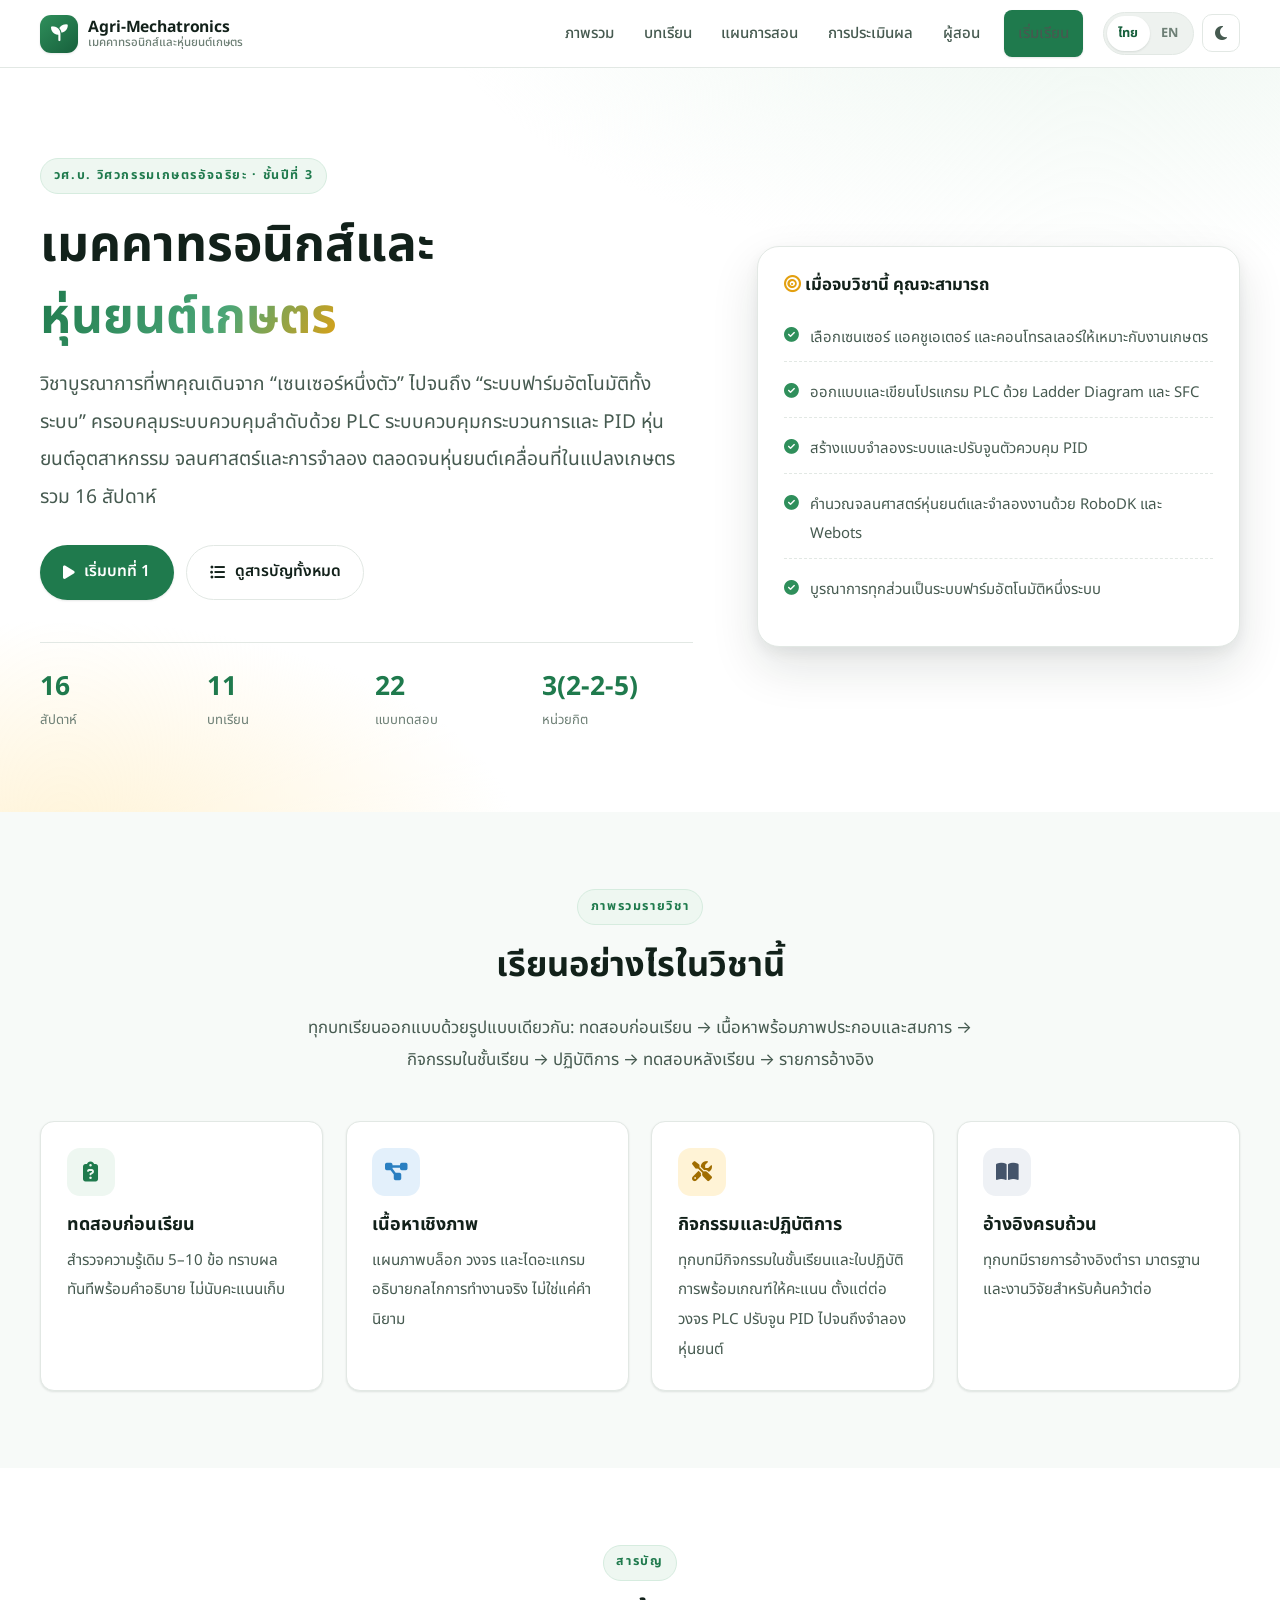
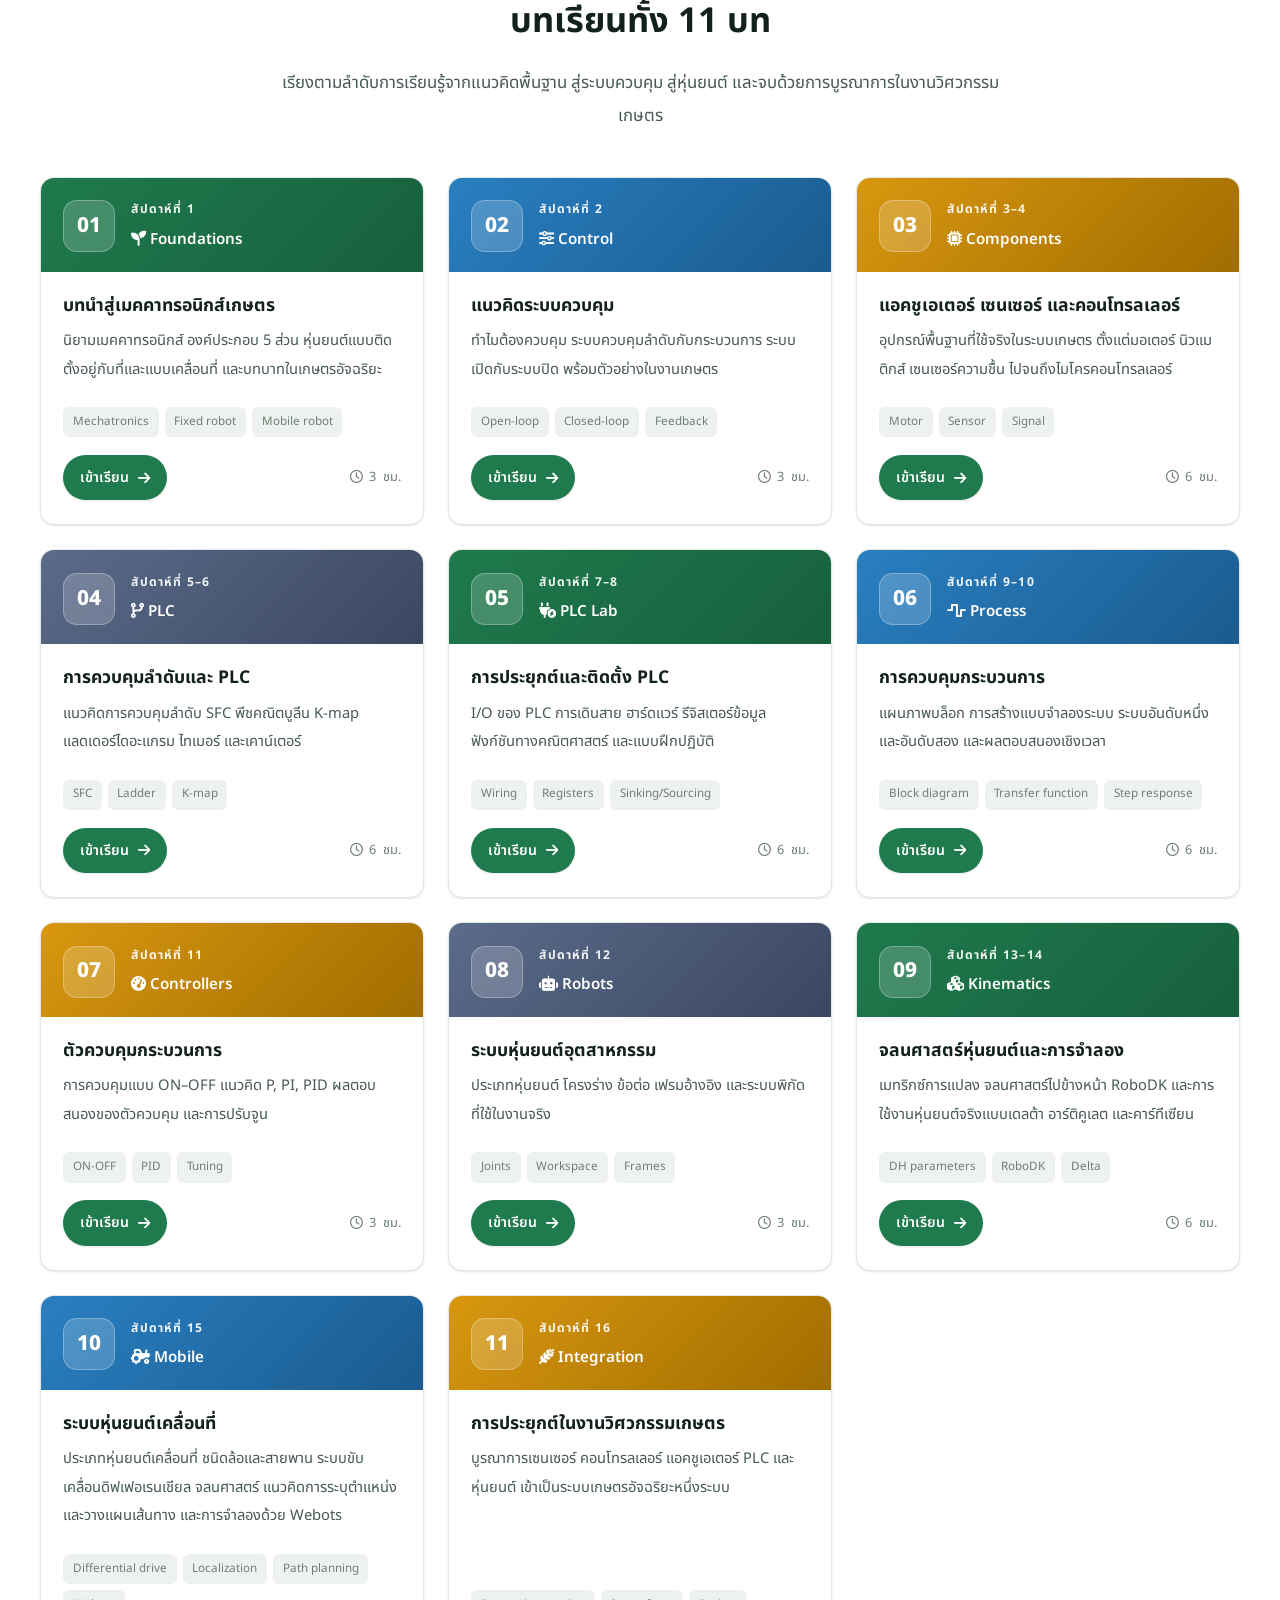
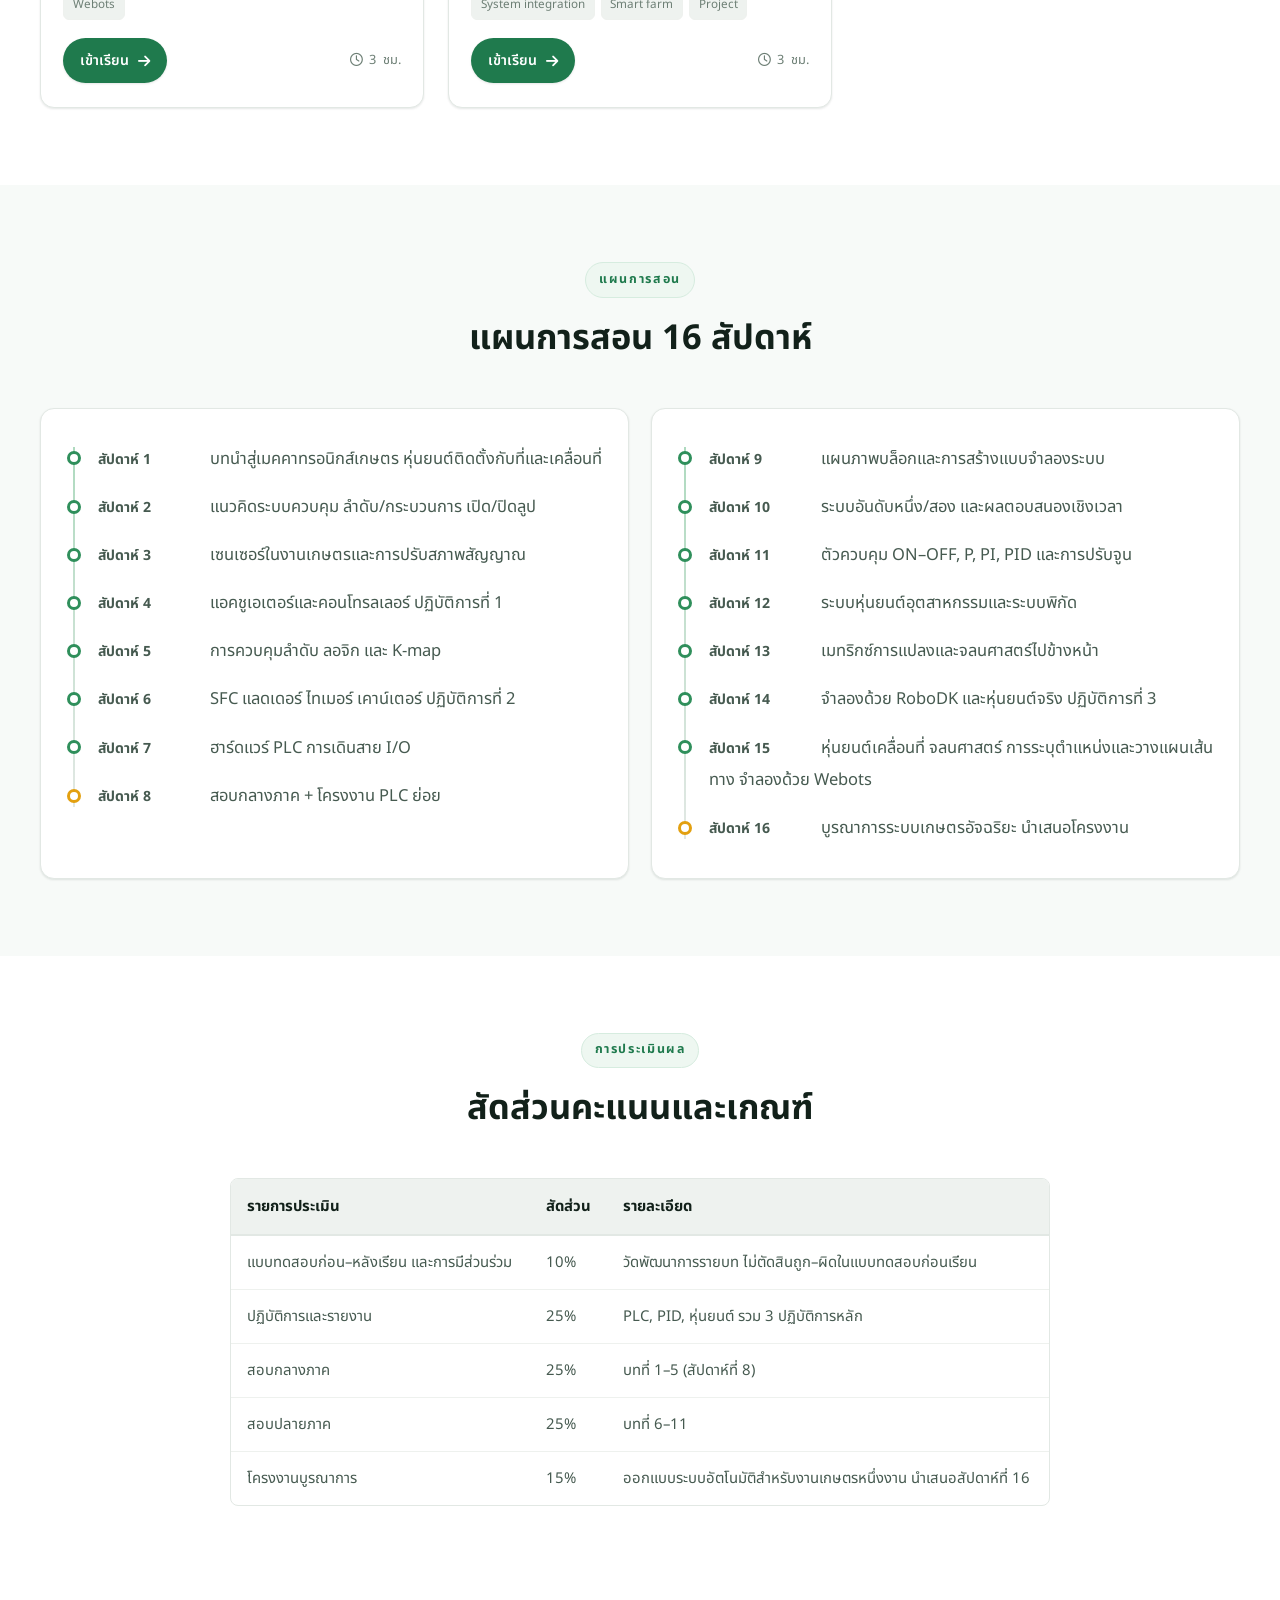
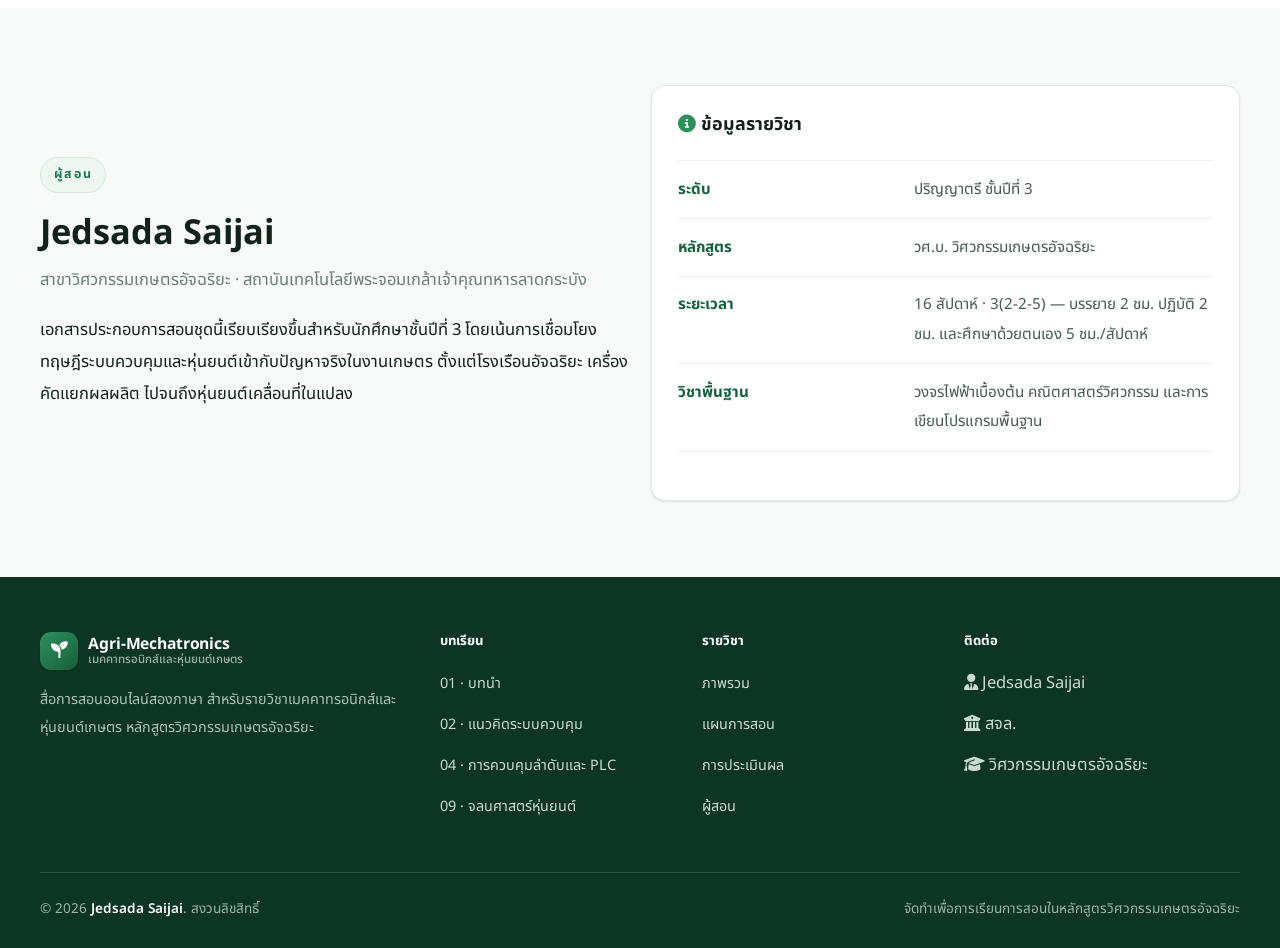
==== commit 9e2efae0: "Add chapters 8 to 11, completing the eleven-chapter course Weeks 12 to 16:     8  Industrial Robot S" ====
--- a/index.html
+++ b/index.html
@@ -228,7 +228,7 @@
       </article>
 
       <!-- Ch 4 -->
-      <article class="ch-card is-soon reveal">
+      <article class="ch-card reveal">
         <div class="ch-card__top">
           <div class="ch-card__num">04</div>
           <div class="ch-card__head-text">
@@ -241,14 +241,14 @@
           <p><span data-lang-th>แนวคิดการควบคุมลำดับ SFC พีชคณิตบูลีน K-map แลดเดอร์ไดอะแกรม ไทเมอร์ และเคาน์เตอร์</span><span data-lang-en>Sequence concepts, SFC, Boolean logic, K-maps, ladder diagrams, timers and counters.</span></p>
           <div class="ch-card__tags"><span>SFC</span><span>Ladder</span><span>K-map</span></div>
           <div class="ch-card__foot">
-            <a class="btn btn--ghost btn--sm" href="#"><span data-lang-th>เร็ว ๆ นี้</span><span data-lang-en>Coming soon</span></a>
+            <a class="btn btn--primary btn--sm" href="chapters/ch04.html"><span data-lang-th>เข้าเรียน</span><span data-lang-en>Open</span> <i class="fa-solid fa-arrow-right"></i></a>
             <span class="ch-card__meta"><i class="fa-regular fa-clock"></i> 6 <span data-lang-th>ชม.</span><span data-lang-en>hrs</span></span>
           </div>
         </div>
       </article>
 
       <!-- Ch 5 -->
-      <article class="ch-card is-soon reveal">
+      <article class="ch-card reveal">
         <div class="ch-card__top">
           <div class="ch-card__num">05</div>
           <div class="ch-card__head-text">
@@ -261,14 +261,14 @@
           <p><span data-lang-th>I/O ของ PLC การเดินสาย ฮาร์ดแวร์ รีจิสเตอร์ข้อมูล ฟังก์ชันทางคณิตศาสตร์ และแบบฝึกปฏิบัติ</span><span data-lang-en>PLC I/O, wiring, hardware, data registers, mathematical functions and practical exercises.</span></p>
           <div class="ch-card__tags"><span>Wiring</span><span>Registers</span><span>Sinking/Sourcing</span></div>
           <div class="ch-card__foot">
-            <a class="btn btn--ghost btn--sm" href="#"><span data-lang-th>เร็ว ๆ นี้</span><span data-lang-en>Coming soon</span></a>
+            <a class="btn btn--primary btn--sm" href="chapters/ch05.html"><span data-lang-th>เข้าเรียน</span><span data-lang-en>Open</span> <i class="fa-solid fa-arrow-right"></i></a>
             <span class="ch-card__meta"><i class="fa-regular fa-clock"></i> 6 <span data-lang-th>ชม.</span><span data-lang-en>hrs</span></span>
           </div>
         </div>
       </article>
 
       <!-- Ch 6 -->
-      <article class="ch-card is-soon reveal">
+      <article class="ch-card reveal">
         <div class="ch-card__top">
           <div class="ch-card__num">06</div>
           <div class="ch-card__head-text">
@@ -281,14 +281,14 @@
           <p><span data-lang-th>แผนภาพบล็อก การสร้างแบบจำลองระบบ ระบบอันดับหนึ่งและอันดับสอง และผลตอบสนองเชิงเวลา</span><span data-lang-en>Block diagrams, system modelling, first- and second-order systems, and time response.</span></p>
           <div class="ch-card__tags"><span>Block diagram</span><span>Transfer function</span><span>Step response</span></div>
           <div class="ch-card__foot">
-            <a class="btn btn--ghost btn--sm" href="#"><span data-lang-th>เร็ว ๆ นี้</span><span data-lang-en>Coming soon</span></a>
+            <a class="btn btn--primary btn--sm" href="chapters/ch06.html"><span data-lang-th>เข้าเรียน</span><span data-lang-en>Open</span> <i class="fa-solid fa-arrow-right"></i></a>
             <span class="ch-card__meta"><i class="fa-regular fa-clock"></i> 6 <span data-lang-th>ชม.</span><span data-lang-en>hrs</span></span>
           </div>
         </div>
       </article>
 
       <!-- Ch 7 -->
-      <article class="ch-card is-soon reveal">
+      <article class="ch-card reveal">
         <div class="ch-card__top">
           <div class="ch-card__num">07</div>
           <div class="ch-card__head-text">
@@ -301,14 +301,14 @@
           <p><span data-lang-th>การควบคุมแบบ ON–OFF แนวคิด P, PI, PID ผลตอบสนองของตัวควบคุม และการปรับจูน</span><span data-lang-en>ON–OFF control, P/PI/PID concepts, controller response and tuning methods.</span></p>
           <div class="ch-card__tags"><span>ON-OFF</span><span>PID</span><span>Tuning</span></div>
           <div class="ch-card__foot">
-            <a class="btn btn--ghost btn--sm" href="#"><span data-lang-th>เร็ว ๆ นี้</span><span data-lang-en>Coming soon</span></a>
+            <a class="btn btn--primary btn--sm" href="chapters/ch07.html"><span data-lang-th>เข้าเรียน</span><span data-lang-en>Open</span> <i class="fa-solid fa-arrow-right"></i></a>
             <span class="ch-card__meta"><i class="fa-regular fa-clock"></i> 3 <span data-lang-th>ชม.</span><span data-lang-en>hrs</span></span>
           </div>
         </div>
       </article>
 
       <!-- Ch 8 -->
-      <article class="ch-card is-soon reveal">
+      <article class="ch-card reveal">
         <div class="ch-card__top">
           <div class="ch-card__num">08</div>
           <div class="ch-card__head-text">
@@ -321,14 +321,14 @@
           <p><span data-lang-th>ประเภทหุ่นยนต์ โครงร่าง ข้อต่อ เฟรมอ้างอิง และระบบพิกัดที่ใช้ในงานจริง</span><span data-lang-en>Robot types, configurations, joints, frames and the coordinate systems used in practice.</span></p>
           <div class="ch-card__tags"><span>Joints</span><span>Workspace</span><span>Frames</span></div>
           <div class="ch-card__foot">
-            <a class="btn btn--ghost btn--sm" href="#"><span data-lang-th>เร็ว ๆ นี้</span><span data-lang-en>Coming soon</span></a>
+            <a class="btn btn--primary btn--sm" href="chapters/ch08.html"><span data-lang-th>เข้าเรียน</span><span data-lang-en>Open</span> <i class="fa-solid fa-arrow-right"></i></a>
             <span class="ch-card__meta"><i class="fa-regular fa-clock"></i> 3 <span data-lang-th>ชม.</span><span data-lang-en>hrs</span></span>
           </div>
         </div>
       </article>
 
       <!-- Ch 9 -->
-      <article class="ch-card is-soon reveal">
+      <article class="ch-card reveal">
         <div class="ch-card__top">
           <div class="ch-card__num">09</div>
           <div class="ch-card__head-text">
@@ -341,14 +341,14 @@
           <p><span data-lang-th>เมทริกซ์การแปลง จลนศาสตร์ไปข้างหน้า RoboDK และการใช้งานหุ่นยนต์จริงแบบเดลต้า อาร์ติคูเลต และคาร์ทีเซียน</span><span data-lang-en>Transformation matrices, forward kinematics, RoboDK, and real delta, articulated and cartesian robots.</span></p>
           <div class="ch-card__tags"><span>DH parameters</span><span>RoboDK</span><span>Delta</span></div>
           <div class="ch-card__foot">
-            <a class="btn btn--ghost btn--sm" href="#"><span data-lang-th>เร็ว ๆ นี้</span><span data-lang-en>Coming soon</span></a>
+            <a class="btn btn--primary btn--sm" href="chapters/ch09.html"><span data-lang-th>เข้าเรียน</span><span data-lang-en>Open</span> <i class="fa-solid fa-arrow-right"></i></a>
             <span class="ch-card__meta"><i class="fa-regular fa-clock"></i> 6 <span data-lang-th>ชม.</span><span data-lang-en>hrs</span></span>
           </div>
         </div>
       </article>
 
       <!-- Ch 10 -->
-      <article class="ch-card is-soon reveal">
+      <article class="ch-card reveal">
         <div class="ch-card__top">
           <div class="ch-card__num">10</div>
           <div class="ch-card__head-text">
@@ -361,14 +361,14 @@
           <p><span data-lang-th>ประเภทหุ่นยนต์เคลื่อนที่ ชนิดล้อและสายพาน ระบบขับเคลื่อนดิฟเฟอเรนเชียล จลนศาสตร์ แนวคิดการระบุตำแหน่งและวางแผนเส้นทาง และการจำลองด้วย Webots</span><span data-lang-en>Mobile robot types, wheel and track types, differential drive, kinematics, localization and path-planning concepts, and simulation in Webots.</span></p>
           <div class="ch-card__tags"><span>Differential drive</span><span>Localization</span><span>Path planning</span><span>Webots</span></div>
           <div class="ch-card__foot">
-            <a class="btn btn--ghost btn--sm" href="#"><span data-lang-th>เร็ว ๆ นี้</span><span data-lang-en>Coming soon</span></a>
+            <a class="btn btn--primary btn--sm" href="chapters/ch10.html"><span data-lang-th>เข้าเรียน</span><span data-lang-en>Open</span> <i class="fa-solid fa-arrow-right"></i></a>
             <span class="ch-card__meta"><i class="fa-regular fa-clock"></i> 3 <span data-lang-th>ชม.</span><span data-lang-en>hrs</span></span>
           </div>
         </div>
       </article>
 
       <!-- Ch 11 -->
-      <article class="ch-card is-soon reveal">
+      <article class="ch-card reveal">
         <div class="ch-card__top">
           <div class="ch-card__num">11</div>
           <div class="ch-card__head-text">
@@ -381,7 +381,7 @@
           <p><span data-lang-th>บูรณาการเซนเซอร์ คอนโทรลเลอร์ แอคชูเอเตอร์ PLC และหุ่นยนต์ เข้าเป็นระบบเกษตรอัจฉริยะหนึ่งระบบ</span><span data-lang-en>Bringing sensors, controllers, actuators, PLCs and robots together into one smart-farming system.</span></p>
           <div class="ch-card__tags"><span>System integration</span><span>Smart farm</span><span>Project</span></div>
           <div class="ch-card__foot">
-            <a class="btn btn--ghost btn--sm" href="#"><span data-lang-th>เร็ว ๆ นี้</span><span data-lang-en>Coming soon</span></a>
+            <a class="btn btn--primary btn--sm" href="chapters/ch11.html"><span data-lang-th>เข้าเรียน</span><span data-lang-en>Open</span> <i class="fa-solid fa-arrow-right"></i></a>
             <span class="ch-card__meta"><i class="fa-regular fa-clock"></i> 3 <span data-lang-th>ชม.</span><span data-lang-en>hrs</span></span>
           </div>
         </div>
@@ -543,7 +543,7 @@
         <ul>
           <li><a href="chapters/ch01.html">01 &middot; <span data-lang-th>บทนำ</span><span data-lang-en>Introduction</span></a></li>
           <li><a href="chapters/ch02.html">02 &middot; <span data-lang-th>แนวคิดระบบควบคุม</span><span data-lang-en>Control concepts</span></a></li>
-          <li><a href="#chapters">04 &middot; <span data-lang-th>การควบคุมลำดับและ PLC</span><span data-lang-en>Sequence &amp; PLC</span></a></li>
+          <li><a href="chapters/ch04.html">04 &middot; <span data-lang-th>การควบคุมลำดับและ PLC</span><span data-lang-en>Sequence &amp; PLC</span></a></li>
           <li><a href="#chapters">09 &middot; <span data-lang-th>จลนศาสตร์หุ่นยนต์</span><span data-lang-en>Robot kinematics</span></a></li>
         </ul>
       </div>
--- a/css/style.css
+++ b/css/style.css
@@ -1074,3 +1074,36 @@
 @keyframes dgPulse { 0%, 100% { opacity: .35; } 50% { opacity: 1; } }
 .dg-active { stroke-width: 3.5; }
 @media (prefers-reduced-motion: reduce) { .dg-pulse { animation: none; opacity: 1; } }
+
+/* --------------------------------------------------------------------------
+   22. External figures
+   Third-party illustrations used under their own licence. The image file is
+   never modified, so no share-alike obligation is triggered and the credit
+   below each one is all that the licence asks for. Because such an image
+   carries its own fixed colours, it sits on a light plate that stays light in
+   dark mode rather than being recoloured, and `.fig-key` bridges the labels
+   printed inside it to the notation the chapter uses in its equations.
+   -------------------------------------------------------------------------- */
+.fig-ext {
+  background: #fff;
+  border: 1px solid var(--border);
+  border-radius: var(--radius-sm);
+  padding: 1.1rem;
+  display: flex;
+  justify-content: center;
+}
+.fig-ext img { max-width: 100%; height: auto; display: block; }
+
+.fig-key {
+  display: flex; flex-wrap: wrap; justify-content: center;
+  gap: .35rem 1.5rem;
+  margin-top: .9rem;
+  font-size: .84rem; color: var(--ink-soft);
+}
+.fig-key b { color: var(--ink); font-family: var(--font-mono); }
+
+.fig-credit {
+  display: block; margin-top: .7rem;
+  font-size: .75rem; color: var(--ink-mute); line-height: 1.5;
+}
+.fig-credit a { color: inherit; text-decoration: underline; }
